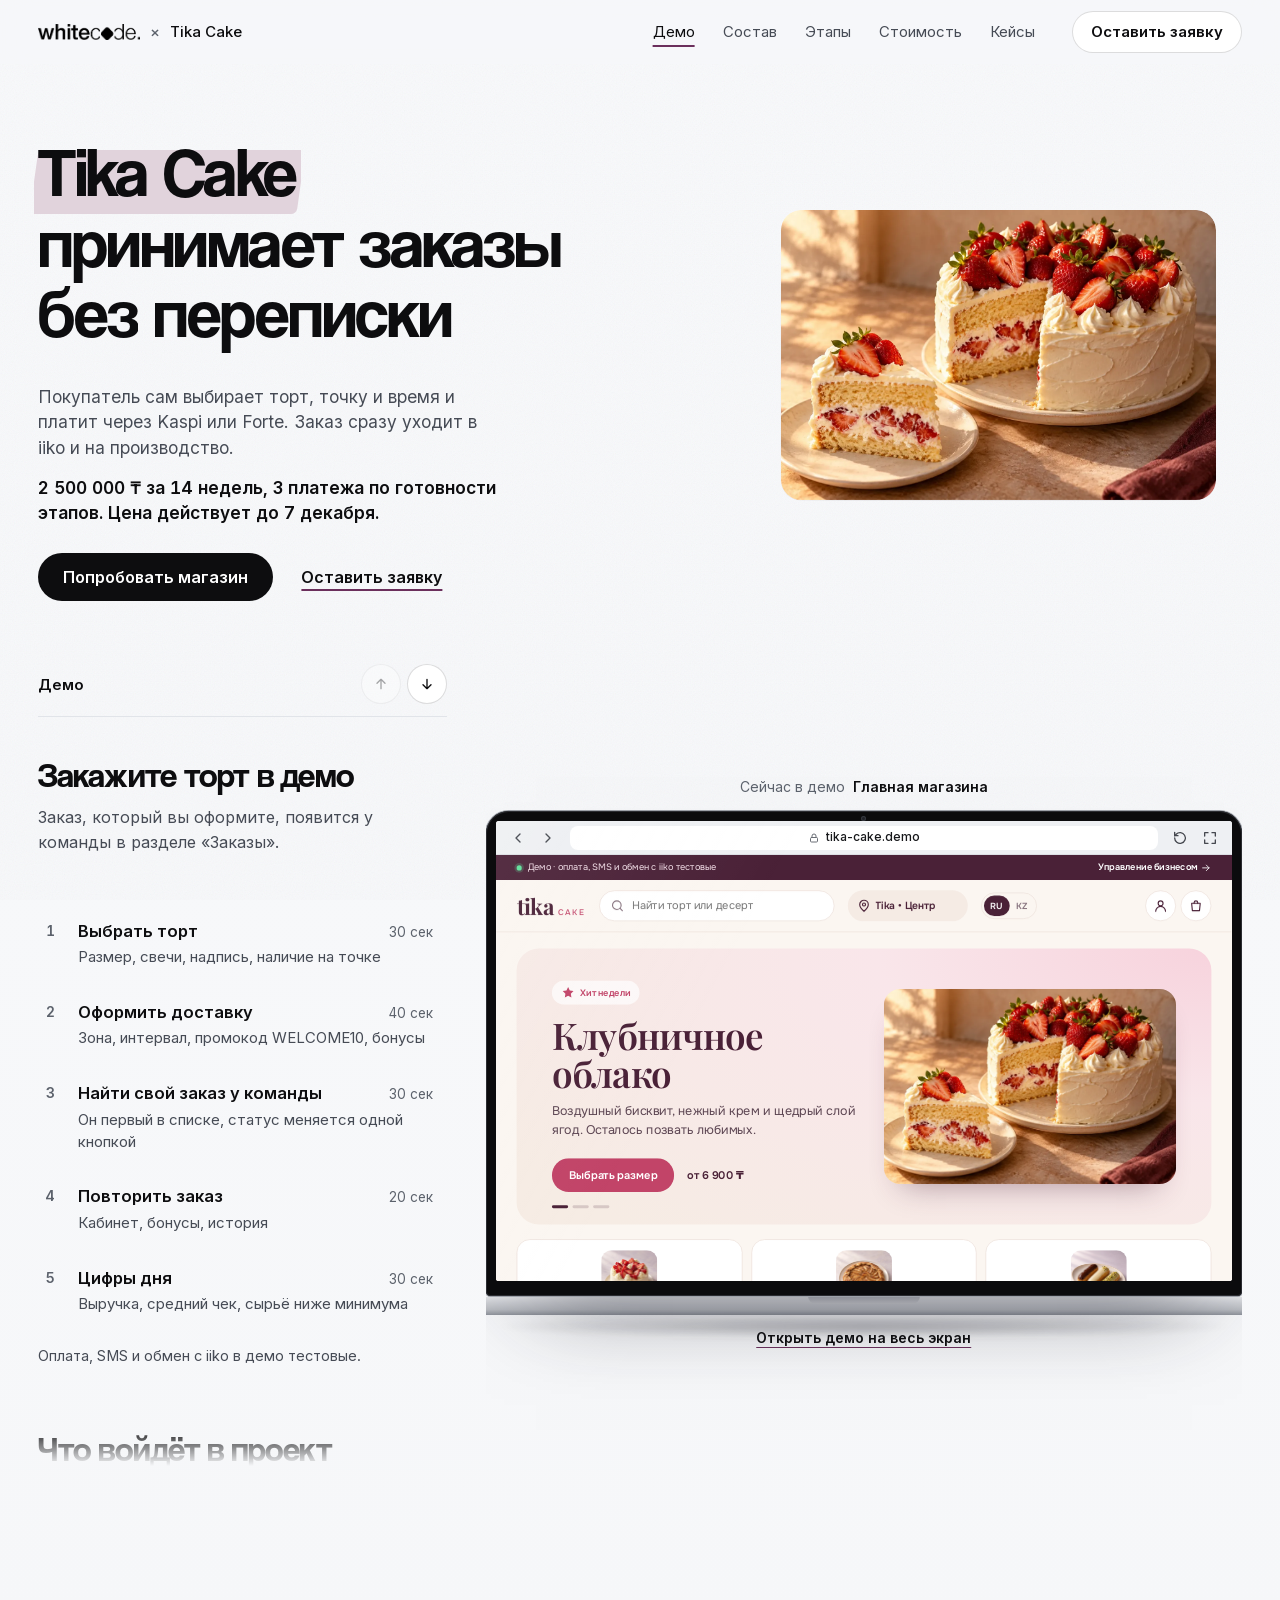
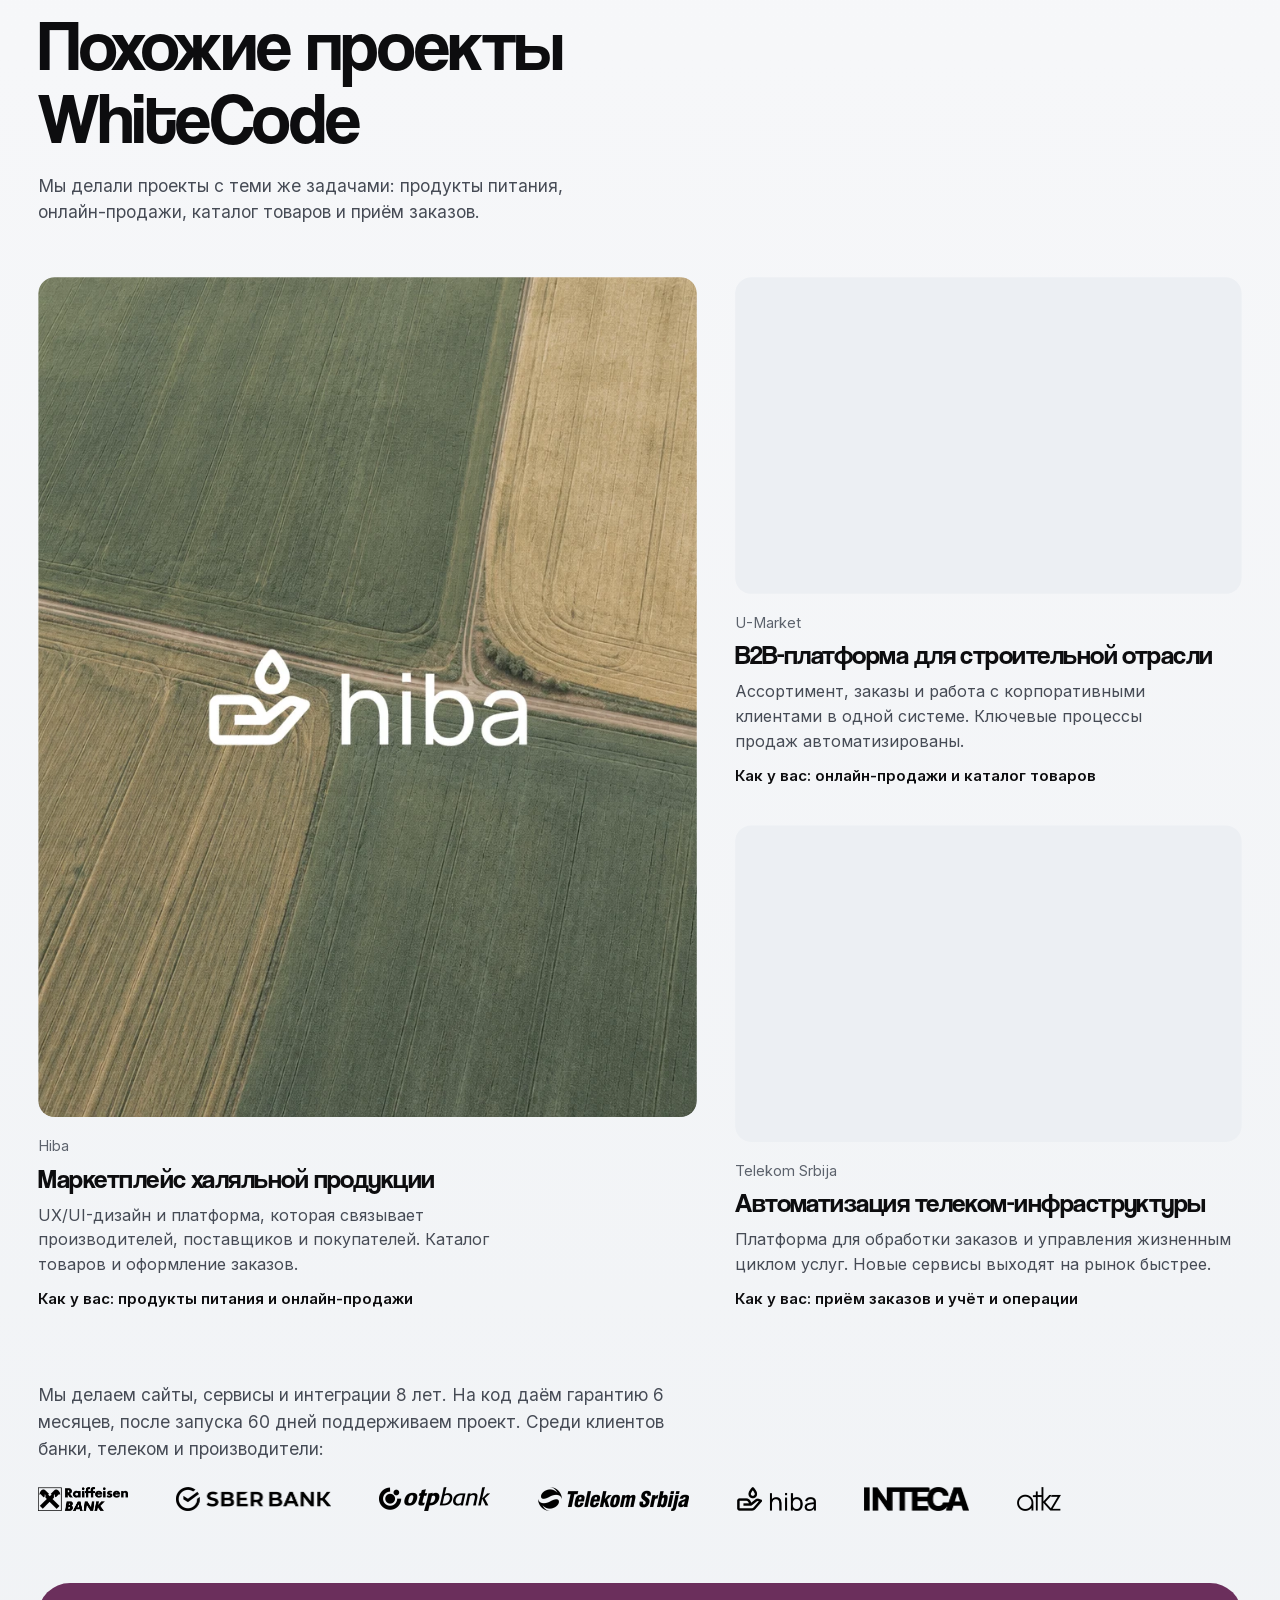
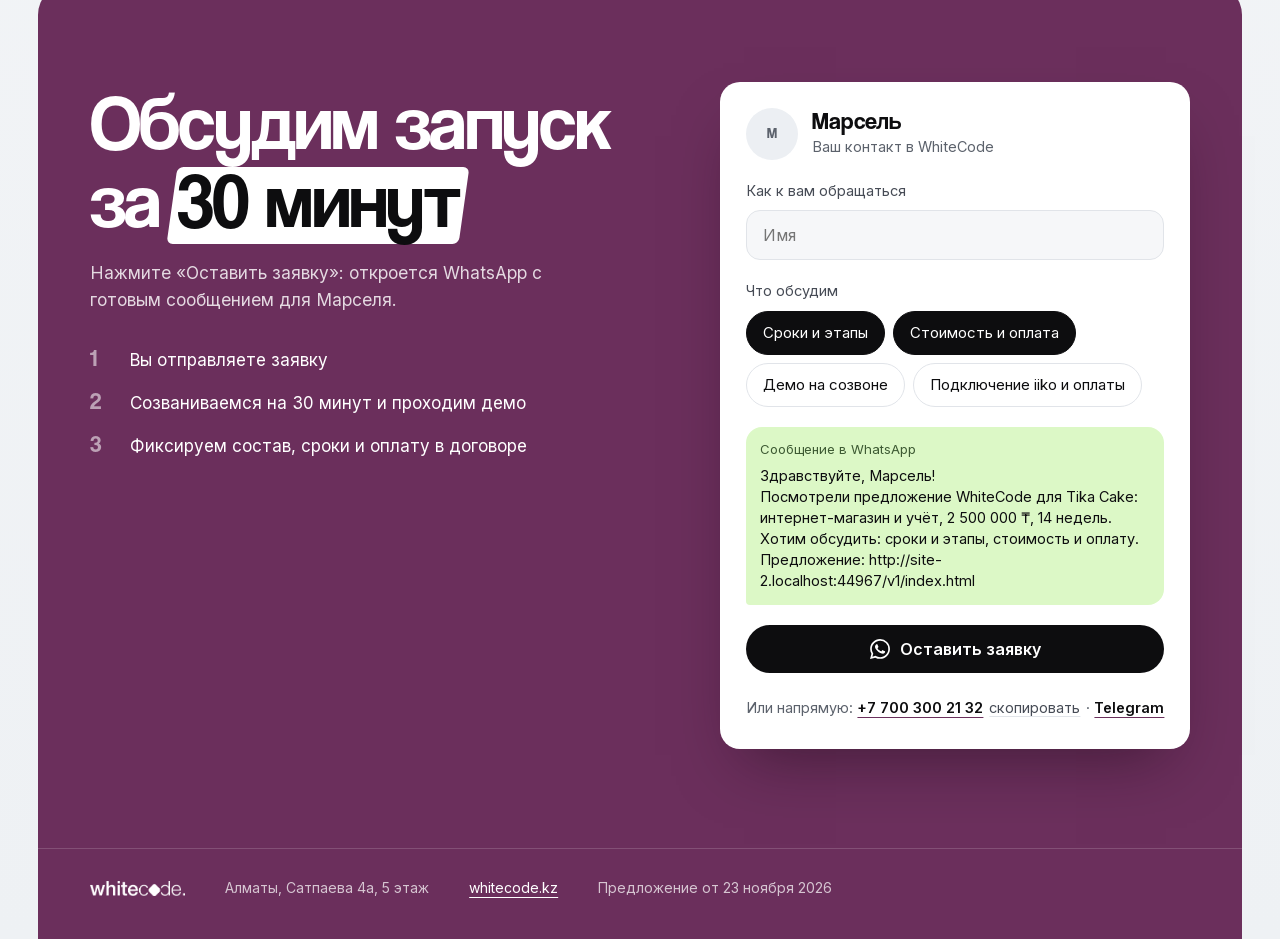
==== v1/index.html @ 14c9710b "Add three proposal versions at /v1, /v2 and /v3 v1: de-slopped light version with real Tika photos a" ====
<!doctype html>
<html lang="ru">
<head>
<meta charset="utf-8">
<meta name="viewport" content="width=device-width,initial-scale=1,viewport-fit=cover">
<meta name="robots" content="noindex,nofollow">
<meta name="theme-color" content="#F6F7F9">
<meta name="color-scheme" content="light">
<title>Tika Cake · предложение WhiteCode</title>
<meta name="description" content="Интернет-магазин и учёт для Tika Cake: 2 500 000 ₸, 14 недель. Внутри работающее демо.">
<meta property="og:type" content="website">
<meta property="og:title" content="КП для Tika Cake от WhiteCode">
<meta property="og:description" content="Интернет-магазин и учёт: 2 500 000 ₸, 14 недель, 3 платежа. Внутри работающее демо.">
<!-- TODO: og:image 1200×630 -->
<link rel="icon" href="assets/brand/favicon.png">
<link rel="preload" href="assets/fonts/coolvetica-rg.woff2" as="font" type="font/woff2" crossorigin>
<link rel="preload" href="assets/fonts/inter-var-cyrillic.woff2" as="font" type="font/woff2" crossorigin>
<link rel="stylesheet" href="assets/kp.css?v=25">
</head>
<body>

<header class="topbar" id="topbar">
  <a class="brand" href="#top" data-nav="top" aria-label="WhiteCode, в начало предложения">
    <img class="wm" src="assets/brand/wordmark-black.png" alt="" width="102" height="16">
    <span class="brand-x" aria-hidden="true">×</span><span id="brandClient"></span>
  </a>
  <nav class="topnav" id="topnav" aria-label="Разделы предложения"></nav>
  <a class="btn btn-line btn-sm" href="#request" data-nav="request"><span class="lbl-long">Оставить заявку</span><span class="lbl-short">Заявка</span></a>
</header>

<main>
<section class="hero" id="top">
  <div class="hero-art" id="heroArt" aria-hidden="true"></div>
  <h1 class="hero-title" id="heroTitle"></h1>
  <div class="hero-row">
    <p class="hero-lead" id="heroLead"></p>
    <p class="hero-terms" id="heroTerms"></p>
    <div class="hero-cta">
      <button class="btn btn-accent" type="button" data-demo-start>Пройти демо</button>
      <a class="tlink" href="#request" data-nav="request">Оставить заявку</a>
    </div>
  </div>
  <p class="expired" id="expired" hidden></p>
</section>

<section class="workspace" id="workspace" aria-label="Предложение и демо">
  <aside class="kp" aria-label="Коммерческое предложение">
    <div class="kp-head">
      <p class="kp-where" aria-live="polite"><b id="kpName"></b></p>
      <div class="kp-arrows">
        <button type="button" id="kpUp" aria-label="Предыдущий раздел"><svg viewBox="0 0 24 24" aria-hidden="true"><path d="M12 19V5m-6 6 6-6 6 6"/></svg></button>
        <button type="button" id="kpDown" aria-label="Следующий раздел"><svg viewBox="0 0 24 24" aria-hidden="true"><path d="M12 5v14m6-6-6 6-6-6"/></svg></button>
      </div>
    </div>
    <div class="kp-scroll" id="kpScroll" tabindex="0">
      <div id="kpContent"></div>
    </div>
  </aside>

  <div class="stage" id="stage">
    <p class="now-demo" id="nowDemo"><span>Сейчас в демо</span><b id="nowDemoName">Главная магазина</b></p>
    <div class="laptop" id="laptop">
      <div class="lid">
        <span class="cam" aria-hidden="true"></span>
        <div class="screen">
          <div class="bbar">
            <button type="button" class="bb-btn" data-demo="back" aria-label="Назад в демо"><svg viewBox="0 0 24 24" aria-hidden="true"><path d="m15 6-6 6 6 6"/></svg></button>
            <button type="button" class="bb-btn" data-demo="fwd" aria-label="Вперёд в демо"><svg viewBox="0 0 24 24" aria-hidden="true"><path d="m9 6 6 6-6 6"/></svg></button>
            <div class="addr"><svg viewBox="0 0 24 24" aria-hidden="true"><rect x="5" y="11" width="14" height="9" rx="2"/><path d="M8 11V8a4 4 0 0 1 8 0v3"/></svg><span id="addr"></span></div>
            <button type="button" class="bb-btn" data-demo="reset" aria-label="Начать показ заново" title="Начать показ заново"><svg viewBox="0 0 24 24" aria-hidden="true"><path d="M4 12a8 8 0 1 0 2.3-5.7L4 8.6"/><path d="M4 3.5v5h5"/></svg></button>
            <button type="button" class="bb-btn only-inline" data-demo="full" aria-label="Развернуть демо" title="Развернуть"><svg viewBox="0 0 24 24" aria-hidden="true"><path d="M4 9V4h5M20 9V4h-5M4 15v5h5M20 15v5h-5"/></svg></button>
            <button type="button" class="bb-close only-overlay" data-demo="close">К предложению</button>
          </div>
          <div class="vp" id="vp">
            <iframe id="demo" title="Демо интернет-магазина и кабинета команды"></iframe>
            <span class="vp-flash" id="vpFlash" aria-hidden="true"></span>
          </div>
        </div>
      </div>
      <div class="hinge" aria-hidden="true"></div>
      <div class="deck-wrap" aria-hidden="true"><div class="deck"><div class="keys" id="keys"></div><div class="pad"></div></div></div>
    </div>
    <p class="stage-hint" id="stageHint"><button type="button" data-demo="full">Открыть демо на весь экран</button></p>
  </div>
</section>

<section class="cases" id="cases" aria-labelledby="casesTitle">
  <h2 id="casesTitle" class="cases-h rv">Похожие проекты WhiteCode</h2>
  <p class="cases-why rv" id="casesWhy"></p>
  <div class="case-list" id="caseList"></div>
  <p class="studio-line rv" id="studioLine"></p>
  <div class="logos" id="logos" aria-label="Клиенты WhiteCode"></div>
</section>

<section class="final" id="request" aria-labelledby="finalTitle">
  <div class="final-left">
    <h2 id="finalTitle" class="rv"></h2>
    <p class="final-text rv" id="finalText"></p>
    <ol class="final-steps" id="finalSteps"></ol>
  </div>
  <form class="req rv" id="reqForm" novalidate>
    <div class="req-mgr">
      <span class="req-ava" id="mgrAva" aria-hidden="true"></span>
      <div><b id="mgrName"></b><span id="mgrRole"></span></div>
    </div>
    <label class="field"><span>Как к вам обращаться</span><input name="name" autocomplete="name" placeholder="Имя"></label>
    <fieldset class="topics">
      <legend>Что обсудим</legend>
      <div class="topic-list" id="topicList"></div>
    </fieldset>
    <div class="wa-preview" aria-live="polite">
      <span class="wa-preview-h">Сообщение в WhatsApp</span>
      <p id="waPreview"></p>
    </div>
    <button class="btn btn-accent btn-block" type="submit"><svg class="wa-ic" viewBox="0 0 24 24" aria-hidden="true"><path fill="currentColor" d="M17.47 14.38c-.3-.15-1.76-.87-2.03-.97-.27-.1-.47-.15-.67.15-.2.3-.77.97-.94 1.16-.17.2-.35.22-.64.08-.3-.15-1.26-.46-2.39-1.48-.88-.79-1.48-1.76-1.65-2.06-.17-.3-.02-.46.13-.61.13-.13.3-.35.45-.52.15-.17.2-.3.3-.5.1-.2.05-.37-.03-.52-.07-.15-.67-1.61-.92-2.21-.24-.58-.49-.5-.67-.51h-.57c-.2 0-.52.07-.79.37-.27.3-1.04 1.02-1.04 2.48s1.07 2.88 1.21 3.07c.15.2 2.1 3.2 5.08 4.49.71.31 1.26.49 1.7.63.71.23 1.36.2 1.87.12.57-.09 1.76-.72 2.01-1.41.25-.7.25-1.29.17-1.41-.07-.13-.27-.2-.57-.35m-5.42 7.4h-.01a9.87 9.87 0 0 1-5.03-1.38l-.36-.21-3.74.98 1-3.65-.24-.37a9.86 9.86 0 0 1-1.51-5.26c0-5.45 4.44-9.88 9.89-9.88 2.64 0 5.12 1.03 6.99 2.9a9.83 9.83 0 0 1 2.89 6.99c0 5.45-4.44 9.88-9.88 9.88M20.46 3.49A11.82 11.82 0 0 0 12.05 0C5.5 0 .16 5.34.16 11.89c0 2.1.55 4.14 1.59 5.95L.06 24l6.3-1.65a11.88 11.88 0 0 0 5.69 1.45h.01c6.55 0 11.89-5.34 11.89-11.89 0-3.18-1.24-6.17-3.48-8.42Z"/></svg>Оставить заявку</button>
    <p class="req-alt">Или напрямую: <a id="mgrPhone"></a> <button type="button" class="copy" id="copyPhone">скопировать</button> · <a id="mgrTg" target="_blank" rel="noopener"></a></p>
  </form>
</section>
</main>

<footer class="foot" id="foot"></footer>

<!-- phone: both actions stay under the thumb -->
<div class="mbar" id="mbar">
  <button type="button" class="btn btn-line" data-demo="open">Открыть демо</button>
  <a class="btn btn-accent" href="#request" data-nav="request">Оставить заявку</a>
</div>

<script src="assets/studio.js?v=25"></script>
<script src="assets/kp-data.js?v=25"></script>
<script src="assets/kp.js?v=25"></script>
</body>
</html>
---- v1/assets/kp.css ----
/*
 * WhiteCode proposal shell.
 * Brand: Coolvetica (display, weight 400 only) + Inter, cool white field, ink #0D0D0F. No chrome drop (user ban).
 * The client's colour is the single accent (set from kp-data.js → --client).
 * Layout from the sketch: headline on top, proposal column with its own scroll, live demo in a laptop.
 */

@font-face { font-family: "Coolvetica"; src: url("fonts/coolvetica-rg.woff2") format("woff2"); font-weight: 400; font-display: swap; }
@font-face { font-family: "Inter"; src: url("fonts/inter-var-cyrillic.woff2") format("woff2"); font-weight: 100 900; font-display: swap; unicode-range: U+0301, U+0400-045F, U+0490-0491, U+04B0-04B1, U+2116; }
@font-face { font-family: "Inter"; src: url("fonts/inter-var-latin.woff2") format("woff2"); font-weight: 100 900; font-display: swap; unicode-range: U+0000-00FF, U+0131, U+0152-0153, U+02BB-02BC, U+02C6, U+02DA, U+02DC, U+0304, U+0308, U+0329, U+2000-206F, U+20AC, U+2122, U+2191, U+2193, U+2212, U+2215, U+FEFF, U+FFFD; }
@font-face { font-family: "Inter"; src: url("fonts/inter-var-latin-ext.woff2") format("woff2"); font-weight: 100 900; font-display: swap; unicode-range: U+20A0-20C4, U+0100-02BA; }

:root {
  --bg: #F6F7F9;
  --bg-2: #ECEFF3;
  --surface: #FFFFFF;
  --ink: #0D0D0F;
  --ink-2: #464B55;
  --ink-3: #5C626C;
  --line: #E1E4E9;
  --client: #6B2F5C;
  --accent: var(--client);
  --marker: color-mix(in oklab, var(--accent) 20%, #FFFFFF);
  --shadow: 0 1px 2px rgb(40 50 70 / .06), 0 16px 36px -14px rgb(40 50 70 / .22);
  --shadow-lg: 0 2px 4px rgb(40 50 70 / .06), 0 30px 60px -24px rgb(40 50 70 / .32);
  --ease-out: cubic-bezier(.16, 1, .3, 1);
  --ease-state: cubic-bezier(.2, 0, 0, 1);
  --ease-sheet: cubic-bezier(.32, .72, 0, 1);
  --f-display: "Coolvetica", "Inter", system-ui, sans-serif;
  --f-text: "Inter", system-ui, -apple-system, "Segoe UI", Roboto, sans-serif;
  --topbar: 64px;
  --gutter: clamp(16px, 3vw, 40px);
  color-scheme: light;
}

*, *::before, *::after { box-sizing: border-box; }
html { -webkit-text-size-adjust: 100%; scroll-padding-top: var(--topbar); overflow-x: clip; }
body {
  position: relative; margin: 0; overflow-x: clip;
  background: linear-gradient(180deg, #F8F9FB 0%, var(--bg) 40%, #EEF1F4 100%);
  color: var(--ink); font: 400 16px/1.55 var(--f-text);
  -webkit-font-smoothing: antialiased; text-rendering: optimizeLegibility;
  touch-action: manipulation; -webkit-tap-highlight-color: transparent;
}
/* film grain from the brand kit, behind everything */
body::before {
  content: ""; position: fixed; inset: 0; z-index: -1; pointer-events: none; opacity: .06; mix-blend-mode: multiply;
  background-image: url("data:image/svg+xml;utf8,<svg xmlns='http://www.w3.org/2000/svg' width='240' height='240'><filter id='n'><feTurbulence type='fractalNoise' baseFrequency='.9' numOctaves='2' stitchTiles='stitch'/></filter><rect width='100%' height='100%' filter='url(%23n)'/></svg>");
}
::selection { background: var(--marker); color: var(--ink); }
a { color: inherit; text-underline-offset: 4px; }
button { font: inherit; color: inherit; cursor: pointer; }
h1, h2, h3, p { margin: 0; }
svg { display: block; }
:focus-visible { outline: 2px solid var(--ink); outline-offset: 3px; border-radius: 10px; }
.ico { width: 20px; height: 20px; fill: none; stroke: currentColor; stroke-width: 1.8; stroke-linecap: round; stroke-linejoin: round; flex: none; }

/* ---------- buttons ---------- */
.btn {
  display: inline-flex; align-items: center; justify-content: center; gap: 10px;
  min-height: 48px; padding: 0 24px; border-radius: 999px; border: 1.5px solid transparent;
  font: 600 16px/1 var(--f-text); text-decoration: none; white-space: nowrap;
  transition: background-color .15s var(--ease-state), border-color .15s var(--ease-state), color .15s var(--ease-state), transform .15s var(--ease-out);
}
.btn:active:not(:disabled) { transform: scale(.96); }
.btn-accent { background: var(--ink); color: #FFFFFF; }
.btn-line { background: var(--surface); border-color: rgb(13 13 15 / .14); color: var(--ink); }
@media (hover: hover) {
  .btn-accent:hover { background: #2A2B31; }
  .btn-line:hover { border-color: rgb(13 13 15 / .5); }
}
.btn-sm { min-height: 42px; padding: 0 18px; font-size: 15px; }
.btn-block { width: 100%; }
.lbl-short { display: none; }
.tlink {
  display: inline-flex; align-items: center; min-height: 44px; padding: 0; border: 0; background: none; cursor: pointer;
  font: 600 16px/1.2 var(--f-text); color: var(--ink); white-space: nowrap;
  text-decoration: underline; text-decoration-color: var(--accent); text-decoration-thickness: 2px; text-underline-offset: 6px;
  transition: text-underline-offset .2s var(--ease-out);
}
@media (hover: hover) { .tlink:hover { text-underline-offset: 9px; } }

/* ---------- top bar ---------- */
.topbar {
  position: sticky; top: 0; z-index: 40; height: var(--topbar);
  display: flex; align-items: center; gap: 24px; padding: 0 var(--gutter);
  background: color-mix(in oklab, var(--bg) 84%, transparent);
  -webkit-backdrop-filter: saturate(160%) blur(14px); backdrop-filter: saturate(160%) blur(14px);
  border-bottom: 1px solid transparent; transition: border-color .2s var(--ease-state);
}
.topbar.scrolled { border-bottom-color: var(--line); }
.brand { display: inline-flex; align-items: center; gap: 10px; text-decoration: none; font: 500 15px/1 var(--f-text); white-space: nowrap; }
.wm { display: block; height: 16px; width: auto; }
.brand-x { color: var(--ink-3); }
.topnav { display: flex; gap: 2px; margin-left: auto; }
.topnav a { padding: 10px 13px; border-radius: 999px; font-size: 15px; color: var(--ink-2); text-decoration: none; transition: color .15s var(--ease-state), background-color .15s var(--ease-state); }
.topnav a[aria-current="true"] { color: var(--ink); text-decoration: underline; text-decoration-color: var(--accent); text-decoration-thickness: 2px; text-underline-offset: 8px; }
@media (hover: hover) { .topnav a:hover { color: var(--ink); } }

/* ---------- hero ---------- */
.hero {
  position: relative; isolation: isolate; overflow-x: clip;
  max-width: 1440px; margin: 0 auto;
  padding: clamp(40px, 8vh, 96px) var(--gutter) clamp(28px, 5vh, 56px);
}
.hero-art {
  position: absolute; z-index: -1; right: clamp(24px, 5vw, 96px); top: 50%;
  width: clamp(300px, 34vw, 520px); transform: translateY(-50%);
}
.hero-art img { display: block; width: 100%; height: auto; aspect-ratio: 3 / 2; object-fit: cover; border-radius: 20px; box-shadow: 0 30px 60px -30px rgb(40 30 45 / .45); }
.hero-title {
  max-width: 17ch;
  font: 400 clamp(44px, 5.4vw, 80px)/1.02 var(--f-display); letter-spacing: -.022em;
  text-wrap: balance;
}
.hero-title .w { display: inline-block; }
@media (max-width: 520px) { .hero-title .w.hy { display: inline; } }
/* brand marker: a skewed band under the client's name */
.hero-title em { font-style: normal; position: relative; z-index: 0; white-space: nowrap; padding: 0 .06em; margin: 0 -.06em; }
.hero-title em::before {
  content: ""; position: absolute; z-index: -1; left: 0; right: 0; top: .2em; bottom: .04em;
  background: var(--marker); border-radius: .08em; transform: skewX(-8deg); transform-origin: left center;
}
.hero-row { max-width: 46ch; margin-top: clamp(24px, 4vh, 40px); }
.hero-lead { font-size: clamp(17px, 1.35vw, 20px); line-height: 1.5; color: var(--ink-2); text-wrap: pretty; }
.hero-terms { margin-top: 14px; font-size: clamp(17px, 1.35vw, 20px); line-height: 1.45; font-weight: 600; font-variant-numeric: tabular-nums; text-wrap: pretty; }
.hero-cta { display: flex; flex-wrap: wrap; align-items: center; gap: 12px 28px; margin-top: 28px; }
.expired { margin-top: 20px; padding: 12px 16px; border-radius: 14px; background: var(--marker); font-size: 15px; max-width: 60ch; }
.cnt { display: inline-grid; }
.cnt > span { grid-area: 1 / 1; }
.cnt-final { visibility: hidden; }

/* ---------- workspace: proposal column + laptop ---------- */
.workspace {
  display: grid; grid-template-columns: minmax(360px, 34%) minmax(0, 1fr); gap: clamp(24px, 3vw, 56px);
  max-width: 1600px; margin: 0 auto;
  height: calc(100dvh - var(--topbar)); min-height: 600px;
  padding: 12px var(--gutter) 16px; scroll-margin-top: var(--topbar);
}
.kp { display: flex; flex-direction: column; min-height: 0; }
.kp-head { flex: none; display: flex; align-items: center; justify-content: space-between; gap: 12px; padding: 6px 0 12px; border-bottom: 1px solid var(--line); }
.kp-where { font-size: 15px; }
.kp-where b { font-weight: 600; }
.kp-arrows { display: flex; gap: 6px; }
.kp-arrows button {
  width: 40px; height: 40px; border-radius: 50%; display: grid; place-items: center;
  border: 1.5px solid rgb(13 13 15 / .14); background: var(--surface);
  transition: border-color .15s var(--ease-state), opacity .15s var(--ease-state), transform .15s var(--ease-out);
}
.kp-arrows button:active:not(:disabled) { transform: scale(.96); }
.kp-arrows button:disabled { opacity: .35; cursor: default; }
@media (hover: hover) { .kp-arrows button:hover:not(:disabled) { border-color: rgb(13 13 15 / .5); } }
.kp-arrows svg, .bb-btn svg, .addr svg { width: 16px; height: 16px; fill: none; stroke: currentColor; stroke-width: 2; stroke-linecap: round; stroke-linejoin: round; }
.kp-scroll {
  position: relative; flex: 1; min-height: 0; overflow-y: auto; padding: 4px 14px 48px 0;
  scrollbar-width: thin; scrollbar-color: rgb(13 13 15 / .18) transparent;
  -webkit-mask-image: linear-gradient(to bottom, transparent 0, #000 16px, #000 calc(100% - 40px), transparent 100%);
          mask-image: linear-gradient(to bottom, transparent 0, #000 16px, #000 calc(100% - 40px), transparent 100%);
}
.kp-scroll::-webkit-scrollbar { width: 6px; }
.kp-scroll::-webkit-scrollbar-thumb { background: rgb(13 13 15 / .16); border-radius: 6px; }

/* sections */
.sec { padding-top: 36px; scroll-margin-top: 8px; }
.sec + .sec { margin-top: 28px; }
.sec-h { font: 400 clamp(32px, 2.7vw, 44px)/1.04 var(--f-display); letter-spacing: -.022em; text-wrap: balance; margin-bottom: 12px; }
.sec-lead { max-width: 54ch; color: var(--ink-2); text-wrap: pretty; margin-bottom: 22px; }
.sub-h { font: 600 16px/1.3 var(--f-text); margin: 30px 0 10px; }
.note, .fine { font-size: 14.5px; color: var(--ink-2); text-wrap: pretty; }
.note { margin-top: 16px; }
.fine { margin-top: 8px; }

/* demo tour */
.tour { margin: -6px 0 12px; font-size: 14px; color: var(--ink-3); }
.scn { list-style: none; margin: 0 -12px; padding: 0; display: grid; gap: 4px; }
.scn button {
  width: 100%; text-align: left; display: grid; grid-template-columns: 28px minmax(0, 1fr) auto; gap: 2px 12px; align-items: baseline;
  padding: 14px 12px; border: 0; border-radius: 16px; background: transparent;
  transition: background-color .15s var(--ease-state), box-shadow .2s var(--ease-state), transform .15s var(--ease-out);
}
.scn button:active { transform: scale(.98); }
@media (hover: hover) { .scn button:hover { background: rgb(255 255 255 / .7); } }
.scn button[aria-current="true"] b { background: linear-gradient(transparent 50%, var(--marker) 50%, var(--marker) 94%, transparent 94%); }
.scn-n { position: relative; display: grid; place-items: center; width: 24px; height: 24px; align-self: start; border-radius: 50%; font-size: 14px; font-weight: 600; color: var(--ink-3); font-variant-numeric: tabular-nums; }
.scn-n .ico { position: absolute; width: 14px; height: 14px; stroke-width: 2.4; opacity: 0; transform: scale(.6); transition: opacity .2s var(--ease-state), transform .3s var(--ease-out); }
.scn-n .n { transition: opacity .15s var(--ease-state); }
.scn button[data-done="true"] .scn-n { background: var(--accent); color: #FFFFFF; }
.scn button[data-done="true"] .scn-n .n { opacity: 0; }
.scn button[data-done="true"] .scn-n .ico { opacity: 1; transform: none; }
.scn b { font-size: 16.5px; font-weight: 600; }
.scn .t { font-size: 13.5px; color: var(--ink-3); white-space: nowrap; }
.scn small { grid-column: 2 / -1; font-size: 15px; line-height: 1.45; color: var(--ink-2); }

/* scope */
.mods { list-style: none; margin: 0; padding: 0; display: grid; gap: 28px; }
.mod h3 { font: 600 18px/1.3 var(--f-text); margin-bottom: 6px; }
.mod-text { font-size: 15.5px; color: var(--ink-2); text-wrap: pretty; margin-bottom: 6px; }
.demo-link {
  display: inline-flex; align-items: center; min-height: 36px; padding: 0; border: 0; background: none;
  font: 600 15px/1.2 var(--f-text); color: var(--ink);
  text-decoration: underline; text-decoration-color: var(--accent); text-decoration-thickness: 1.5px; text-underline-offset: 5px;
  transition: text-underline-offset .2s var(--ease-out), color .15s var(--ease-state);
}
@media (hover: hover) { .demo-link:hover { text-underline-offset: 7px; color: var(--accent); } }
.ints { display: grid; grid-template-columns: auto minmax(0, 1fr); gap: 8px 20px; margin: 0; }
.ints div { display: contents; }
.ints dt { font-weight: 600; white-space: nowrap; }
.ints dd { margin: 0; color: var(--ink-2); }

/* stages */
.gantt { display: grid; gap: 12px; margin: 6px 0 32px; }
.g-row { display: grid; grid-template-columns: 150px minmax(0, 1fr); gap: 14px; align-items: center; }
.g-name { font-size: 14px; line-height: 1.25; color: var(--ink-2); }
.g-track { position: relative; height: 12px; margin-right: 46px; }
.g-bar { position: absolute; top: 0; bottom: 0; border-radius: 6px; background: var(--ink); transform-origin: left center; }
.g-w { position: absolute; top: 50%; transform: translateY(-50%); font: 500 12.5px/1 var(--f-text); font-style: normal; color: var(--ink-3); white-space: nowrap; font-variant-numeric: tabular-nums; }
.g-axis { margin: 2px 0 0 164px; font-size: 12.5px; color: var(--ink-3); }
.stages { list-style: none; margin: 0; padding: 0; display: grid; gap: 24px; }
.stages li { display: grid; grid-template-columns: 26px minmax(0, 1fr); gap: 0 10px; }
.st-n { font: 400 24px/1.05 var(--f-display); color: var(--ink-3); }
.st-top { display: flex; flex-wrap: wrap; justify-content: space-between; align-items: baseline; gap: 2px 12px; margin-bottom: 8px; }
.st-top b { font-size: 17px; font-weight: 600; }
.st-top span { font-size: 14px; color: var(--ink-3); white-space: nowrap; }
.stages dl { margin: 0; display: grid; grid-template-columns: 80px minmax(0, 1fr); gap: 4px 12px; font-size: 15px; }
.stages dt { color: var(--ink-3); }
.stages dd { margin: 0; }

/* price */
.price-big { font: 400 clamp(46px, 4vw, 64px)/1 var(--f-display); letter-spacing: -.022em; font-variant-numeric: tabular-nums; margin: 2px 0 10px; }
.price-sub { color: var(--ink-2); margin-bottom: 20px; text-wrap: pretty; }
.pays { list-style: none; margin: 0; padding: 0; border-top: 1.5px solid var(--ink); }
.pays li { display: grid; grid-template-columns: minmax(0, 1fr) auto; gap: 2px 12px; padding: 14px 0 12px; }
.pays li + li { border-top: 1px solid var(--line); }
.pay-amt { font-size: 18px; font-weight: 600; font-variant-numeric: tabular-nums; }
.pay-pct { font-size: 15px; color: var(--ink-3); font-variant-numeric: tabular-nums; }
.pay-when { grid-column: 1 / -1; font-size: 14.5px; color: var(--ink-2); }
.incl { list-style: none; margin: 0; padding: 0; display: grid; gap: 8px; }
.incl li { display: grid; grid-template-columns: 20px minmax(0, 1fr); gap: 10px; }
.incl .ico { width: 18px; height: 18px; margin-top: 3px; color: var(--accent); stroke-width: 2.2; }

/* open questions + faq */
.oq { list-style: none; margin: 0; padding: 0; display: grid; gap: 18px; }
.oq li { display: grid; grid-template-columns: minmax(0, 1fr) auto; gap: 2px 16px; }
.oq-what { font-weight: 500; }
.oq-who { grid-row: 2; font-size: 14.5px; color: var(--ink-3); }
.oq-when { grid-column: 2; grid-row: 1 / 3; align-self: center; font-size: 14.5px; color: var(--ink-2); white-space: nowrap; }
.faq { margin: 0; display: grid; gap: 22px; }
.faq dt { font-weight: 600; margin-bottom: 6px; }
.faq dd { margin: 0; color: var(--ink-2); text-wrap: pretty; }

/* end of the column */
.kp-next { margin-top: 52px; padding-top: 22px; border-top: 1.5px solid var(--ink); }
.kp-next p { color: var(--ink-2); margin-bottom: 18px; text-wrap: pretty; }
.kp-next-btns { display: flex; flex-wrap: wrap; align-items: center; gap: 12px 24px; }

/* ---------- stage + laptop ---------- */
.stage { position: relative; min-width: 0; min-height: 0; display: flex; flex-direction: column; align-items: center; justify-content: center; overflow-x: clip; overflow-clip-margin: 24px; }
.now-demo { display: inline-flex; align-items: baseline; gap: 8px; max-width: 100%; margin-bottom: 14px; font-size: 14px; color: var(--ink-3); }
.now-demo b { color: var(--ink); font-weight: 600; white-space: nowrap; overflow: hidden; text-overflow: ellipsis; }
.now-demo.swap b { animation: swap .3s var(--ease-state); }
@keyframes swap { from { opacity: 0; } to { opacity: 1; } }

.laptop { --lw: 860px; width: var(--lw); max-width: 100%; perspective: calc(var(--lw) * 2.4); }
.lid {
  position: relative; z-index: 2; transform-origin: 50% 100%;
  padding: calc(var(--lw) * .013) calc(var(--lw) * .013) calc(var(--lw) * .019);
  border-radius: calc(var(--lw) * .03) calc(var(--lw) * .03) calc(var(--lw) * .006) calc(var(--lw) * .006);
  background: #0B0B0D;
  box-shadow: 0 0 0 1px #9EA2AA, inset 0 0 0 1px #2B2C31, 0 50px 90px -50px rgb(30 30 40 / .55);
}
.cam { position: absolute; top: calc(var(--lw) * .0055); left: 50%; width: 5px; height: 5px; margin-left: -2.5px; border-radius: 50%; background: #1E2026; box-shadow: inset 0 0 0 1px #34373E; }
.screen { position: relative; aspect-ratio: 16 / 10; background: #FFFFFF; border-radius: 3px; overflow: hidden; display: flex; flex-direction: column; }
.screen::after {
  content: ""; position: absolute; inset: 0; z-index: 2; pointer-events: none;
  background: linear-gradient(118deg, rgb(255 255 255 / .07) 0%, rgb(255 255 255 / 0) 32%);
}
.bbar { flex: none; height: 34px; display: flex; align-items: center; gap: 2px; padding: 0 8px; background: #EEF0F3; border-bottom: 1px solid #DCDFE4; color: #45484F; }
.bb-btn { flex: none; width: 28px; height: 28px; border: 0; border-radius: 8px; background: none; display: grid; place-items: center; color: inherit; transition: background-color .15s var(--ease-state); }
@media (hover: hover) { .bb-btn:hover { background: #DFE2E7; } }
.addr { flex: 1; min-width: 0; height: 24px; margin: 0 6px; display: flex; align-items: center; justify-content: center; gap: 6px; border-radius: 8px; background: #FFFFFF; font-size: 12px; color: #6A6E76; }
.addr svg { width: 12px; height: 12px; flex: none; }
.addr span { white-space: nowrap; overflow: hidden; text-overflow: ellipsis; }
.addr b { color: #16171A; font-weight: 500; }
.bb-close { flex: none; margin-left: 4px; padding: 7px 14px; border: 0; border-radius: 999px; background: var(--ink); color: #FFFFFF; font-size: 13.5px; font-weight: 600; }
.only-overlay { display: none; }
.vp { position: relative; flex: 1; min-height: 0; overflow: hidden; background: #FBF6F1; }
.vp iframe { position: absolute; top: 0; left: 0; border: 0; transform-origin: 0 0; background: #FBF6F1; }
.vp-flash { position: absolute; inset: 0; pointer-events: none; box-shadow: inset 0 0 0 3px var(--accent); opacity: 0; }
.vp-flash.on { animation: flash .9s var(--ease-state); }
@keyframes flash { from { opacity: 1; } to { opacity: 0; } }

/* aluminium base seen from the front: a thin slab with the opening notch */
.hinge {
  position: relative; z-index: 1; width: 114%; margin-left: -7%; height: calc(var(--lw) * .026);
  border-radius: 2px 2px calc(var(--lw) * .02) calc(var(--lw) * .02) / 2px 2px calc(var(--lw) * .014) calc(var(--lw) * .014);
  background: linear-gradient(180deg, #E9EAED 0%, #D3D5DA 30%, #B9BCC2 72%, #8F939B 100%);
  box-shadow: inset 0 1px 0 rgb(255 255 255 / .8);
}
.hinge::before { content: ""; position: absolute; left: 50%; top: 0; width: 13%; height: 42%; transform: translateX(-50%); border-radius: 0 0 8px 8px; background: linear-gradient(180deg, #B8BBC1, #CFD1D6); }
.hinge::after { content: ""; position: absolute; left: 6%; right: 6%; top: 100%; height: calc(var(--lw) * .03); background: radial-gradient(closest-side, rgb(30 30 40 / .32), transparent); filter: blur(3px); }
.deck-wrap { display: none; }
.stage-hint { margin-top: 12px; font-size: 14px; color: var(--ink-3); text-align: center; }
.stage-hint button { border: 0; background: none; padding: 0; color: var(--ink); font-weight: 600; text-decoration: underline; text-decoration-color: var(--accent); text-underline-offset: 4px; }

/* full screen demo: on desktop by choice, on phones the only way to see it */
.stage.is-overlay {
  position: fixed; inset: 0; z-index: 100; display: block;
  padding: env(safe-area-inset-top, 0px) env(safe-area-inset-right, 0px) env(safe-area-inset-bottom, 0px) env(safe-area-inset-left, 0px);
  background: rgb(13 13 15 / .72); -webkit-backdrop-filter: blur(8px); backdrop-filter: blur(8px);
  animation: sheet-bg .3s var(--ease-state);
}
.stage.is-overlay .laptop { width: 100%; height: 100%; max-width: none; perspective: none; animation: sheet-in .42s var(--ease-sheet); }
.stage.is-overlay .lid { height: 100%; padding: 0; border-radius: 0; background: transparent; box-shadow: none; transform: none; }
.stage.is-overlay .screen { height: 100%; aspect-ratio: auto; border-radius: 0; }
.stage.is-overlay .cam, .stage.is-overlay .hinge, .stage.is-overlay .deck-wrap, .stage.is-overlay .stage-hint,
.stage.is-overlay .only-inline, .stage.is-overlay .now-demo, .stage.is-overlay .screen::after { display: none; }
.stage.is-overlay .only-overlay { display: inline-flex; }
@keyframes sheet-bg { from { opacity: 0; } to { opacity: 1; } }
@keyframes sheet-in { from { transform: translateY(24px); opacity: 0; } to { transform: none; opacity: 1; } }
@media (min-width: 961px) {
  .stage.is-overlay { padding: 24px; }
  .stage.is-overlay .screen { border-radius: 14px; box-shadow: 0 30px 80px -20px rgb(0 0 0 / .55); }
}

/* ---------- related cases: the closing slide ---------- */
.cases { max-width: 1440px; margin: 0 auto; padding: clamp(80px, 14vh, 144px) var(--gutter) clamp(40px, 8vh, 72px); }
.cases-h { max-width: 22ch; font: 400 clamp(40px, 5.6vw, 84px)/1.02 var(--f-display); letter-spacing: -.022em; text-wrap: balance; }
.cases-why { max-width: 52ch; margin: 18px 0 clamp(32px, 4vw, 56px); font-size: clamp(17px, 1.35vw, 20px); color: var(--ink-2); text-wrap: pretty; }
.case-list { display: grid; grid-template-columns: minmax(0, 1.3fr) minmax(0, 1fr); gap: clamp(24px, 3vw, 40px) clamp(24px, 3vw, 40px); }
.case:first-child { grid-row: 1 / 3; }
.case { display: flex; flex-direction: column; gap: 18px; min-width: 0; }
.case-img { overflow: hidden; border-radius: 16px; background: var(--bg-2); aspect-ratio: 16 / 10; }
/* the lead case stretches its picture to the height of the two cases beside it */
.case:first-child .case-img { flex: 1 1 auto; aspect-ratio: auto; min-height: 420px; }
.case-img img { display: block; width: 100%; height: 100%; object-fit: cover; transition: transform .7s var(--ease-out); }
@media (hover: hover) { .case:hover .case-img img { transform: scale(1.04); } }
.case-name { font-size: 14.5px; color: var(--ink-3); margin-bottom: 6px; }
.case h3 { font: 400 clamp(24px, 2.1vw, 34px)/1.08 var(--f-display); letter-spacing: -.02em; margin-bottom: 10px; text-wrap: balance; }
.case-text { color: var(--ink-2); max-width: 52ch; text-wrap: pretty; margin-bottom: 10px; }
.case-shared { font-size: 15px; font-weight: 600; }
.studio-line { max-width: 62ch; margin-top: clamp(48px, 8vh, 88px); font-size: clamp(17px, 1.35vw, 20px); color: var(--ink-2); text-wrap: pretty; }
.logos { display: flex; flex-wrap: wrap; align-items: center; gap: 22px 48px; margin-top: 24px; }
.logos img { display: block; height: 24px; width: auto; filter: grayscale(1) brightness(.2); opacity: .7; }

/* ---------- final request ---------- */
.final {
  margin: 0 var(--gutter); padding: clamp(64px, 11vh, 120px) clamp(20px, 4vw, 64px);
  display: grid; grid-template-columns: minmax(0, 1fr) minmax(340px, 470px); gap: 48px clamp(40px, 6vw, 96px); align-items: start;
  border-radius: 32px 32px 0 0; background: var(--accent); color: #FFFFFF;
}
.final h2 { font: 400 clamp(44px, 6vw, 92px)/1.02 var(--f-display); letter-spacing: -.022em; text-wrap: balance; margin-bottom: 22px; }
.final h2 em { font-style: normal; position: relative; z-index: 0; white-space: nowrap; color: var(--ink); padding: 0 .06em; margin: 0 -.06em; }
.final h2 em::before { content: ""; position: absolute; z-index: -1; left: 0; right: 0; top: .18em; bottom: .02em; background: #FFFFFF; border-radius: .08em; transform: skewX(-8deg); }
.final-text { max-width: 44ch; font-size: clamp(17px, 1.35vw, 20px); color: rgb(255 255 255 / .82); text-wrap: pretty; margin-bottom: 32px; }
.final-steps { list-style: none; margin: 0; padding: 0; display: grid; gap: 16px; }
.final-steps li { display: grid; grid-template-columns: 40px minmax(0, 1fr); align-items: baseline; font-size: 17px; }
.final-steps span { font: 400 24px/1 var(--f-display); color: rgb(255 255 255 / .55); }
.req { display: grid; gap: 20px; padding: 26px; border-radius: 20px; background: var(--surface); color: var(--ink); box-shadow: 0 30px 60px -24px rgb(25 8 20 / .5); }
.req-mgr { display: flex; align-items: center; gap: 14px; }
.req-ava { width: 52px; height: 52px; flex: none; display: grid; place-items: center; border-radius: 50%; background: var(--bg-2); font: 400 24px/1 var(--f-display); }
.req-mgr b { display: block; font: 400 24px/1.1 var(--f-display); letter-spacing: -.01em; }
.req-mgr span { font-size: 14.5px; color: var(--ink-3); }
.field { display: grid; gap: 8px; font-size: 14.5px; color: var(--ink-2); }
.field input {
  height: 50px; padding: 0 16px; border-radius: 14px; border: 1.5px solid var(--line); background: var(--bg);
  font: 400 16px var(--f-text); color: var(--ink); caret-color: var(--accent);
  transition: border-color .15s var(--ease-state), background-color .15s var(--ease-state);
}
.field input:focus { outline: none; border-color: var(--ink); background: var(--surface); }
.topics { margin: 0; padding: 0; border: 0; min-width: 0; }
.topics legend { padding: 0; margin-bottom: 8px; font-size: 14.5px; color: var(--ink-2); }
.topic-list { display: flex; flex-wrap: wrap; gap: 8px; }
.topic { position: relative; }
.topic input { position: absolute; opacity: 0; pointer-events: none; }
.topic span {
  display: inline-flex; align-items: center; min-height: 44px; padding: 0 16px; border-radius: 999px;
  border: 1.5px solid var(--line); background: var(--surface); font-size: 15px; cursor: pointer; user-select: none;
  transition: background-color .15s var(--ease-state), border-color .15s var(--ease-state), color .15s var(--ease-state), transform .15s var(--ease-out);
}
.topic span:active { transform: scale(.96); }
.topic input:checked + span { background: var(--ink); border-color: var(--ink); color: #FFFFFF; }
.topic input:focus-visible + span { outline: 2px solid var(--ink); outline-offset: 3px; }
@media (hover: hover) { .topic input:not(:checked) + span:hover { border-color: rgb(13 13 15 / .45); } }
.wa-preview { padding: 12px 14px 14px; border-radius: 16px 16px 16px 4px; background: #DCF8C6; }
.wa-preview-h { display: block; margin-bottom: 6px; font-size: 13px; color: #3D5A33; }
.wa-preview p { font-size: 14.5px; line-height: 1.45; white-space: pre-line; overflow-wrap: anywhere; }
.wa-ic { width: 20px; height: 20px; }
.req .btn.sent { background: #2A2B31; }
.req-alt { font-size: 14.5px; color: var(--ink-3); }
.req-alt a { color: var(--ink); font-weight: 600; text-decoration-color: var(--accent); }
.copy { border: 0; background: none; padding: 4px 2px; color: var(--ink-2); text-decoration: underline; text-decoration-color: var(--line); text-underline-offset: 3px; }

/* ---------- footer ---------- */
.foot {
  display: flex; flex-wrap: wrap; align-items: center; gap: 12px 40px;
  margin: 0 var(--gutter); padding: 28px clamp(20px, 4vw, 64px) 40px;
  background: var(--accent); color: rgb(255 255 255 / .72); font-size: 14px; border-top: 1px solid rgb(255 255 255 / .16);
}
.foot a { color: #FFFFFF; }
.foot .wm { height: 15px; }

.demo-fab { display: none; }

.kp-toast {
  position: fixed; left: 50%; bottom: calc(24px + env(safe-area-inset-bottom, 0px)); z-index: 120;
  max-width: calc(100vw - 32px); padding: 12px 18px; border-radius: 999px; background: var(--ink); color: #FFFFFF; font-size: 14.5px;
  transform: translate(-50%, 12px); opacity: 0; pointer-events: none; transition: opacity .2s var(--ease-state), transform .3s var(--ease-out);
}
.kp-toast.on { opacity: 1; transform: translate(-50%, 0); }

/* ---------- motion (only with JS and without reduced motion) ---------- */
/* hero, the one authored moment */
.motion .hero-title .w { overflow: clip; padding-bottom: .14em; margin-bottom: -.14em; vertical-align: top; }
.motion .hero-title .w > span { display: inline-block; transform: translateY(108%); transition: transform .75s var(--ease-out); transition-delay: calc(var(--i) * 55ms); }
.motion.hero-in .hero-title .w > span { transform: none; }
.motion .hero-title em::before { transform: skewX(-8deg) scaleX(0); transition: transform .6s var(--ease-out) .5s; }
.motion.hero-in .hero-title em::before { transform: skewX(-8deg) scaleX(1); }
.motion .hero-row { opacity: 0; transform: translateY(10px); transition: opacity .6s var(--ease-out) .3s, transform .6s var(--ease-out) .3s; }
.motion.hero-in .hero-row { opacity: 1; transform: none; }
.motion .hero-art img { clip-path: inset(0 0 100% 0 round 20px); transition: clip-path .8s var(--ease-out) .3s; }
.motion.hero-in .hero-art img { clip-path: inset(0 0 0 0 round 20px); }

/* laptop: the lid opens, then the screen powers on */
.motion .laptop .lid { transition: transform .8s var(--ease-out); }
.motion .laptop:not(.open) .lid { transform: rotateX(-74deg); }
.motion .laptop .vp { transition: opacity .45s var(--ease-state) .5s; }
.motion .laptop:not(.open) .vp { opacity: 0; }

/* reveals: each group arrives its own way, once */
.motion .rv { opacity: 0; transform: translateY(10px); transition: opacity .5s var(--ease-out), transform .6s var(--ease-out); transition-delay: min(calc(var(--i, 0) * 50ms), 400ms); }
.motion .rv.in { opacity: 1; transform: none; }
.motion .scn .rv { transform: translateX(-10px); }
.motion .scn .rv.in { transform: none; }
.motion .gantt.rv { transform: none; }
.motion .g-bar { transform: scaleX(0); transition: transform .6s var(--ease-out) calc(var(--d) * 90ms + 100ms); }
.motion .gantt.in .g-bar { transform: none; }
.motion .case.rv { transform: none; }
.motion .case .case-img { clip-path: inset(0 0 100% 0 round 16px); transition: clip-path .8s var(--ease-out) calc(var(--i) * 90ms); }
.motion .case.in .case-img { clip-path: inset(0 0 0 0 round 16px); }
.motion .case .case-body { opacity: 0; transform: translateY(10px); transition: opacity .5s var(--ease-out) calc(var(--i) * 90ms + 250ms), transform .5s var(--ease-out) calc(var(--i) * 90ms + 250ms); }
.motion .case.in .case-body { opacity: 1; transform: none; }
.motion .logos .rv { transform: none; }
.motion .final-steps .rv { transform: translateX(-12px); }
.motion .final-steps .rv.in { transform: none; }
.motion .req.rv { transform: translateY(16px) scale(.98); transition-duration: .5s, .7s; }
.motion .req.rv.in { transform: none; }

/* ---------- tablet and phone ---------- */
@media (max-width: 1180px) {
  .topnav { display: none; }
  .topbar .btn { margin-left: auto; }
  .hero-row { grid-template-columns: minmax(0, 1fr); }
  .plate { justify-self: start; }
}
@media (max-width: 960px) {
  :root { --topbar: 58px; }
  .lbl-long { display: none; }
  .lbl-short { display: inline; }
  .btn-sm { min-height: 44px; }
  .hero { padding-top: 36px; }
  .hero-title { font-size: clamp(40px, 11vw, 64px); }
  .hero-cta .btn { flex: 1 1 auto; }
  .plate { min-width: 0; }
  .workspace { display: block; height: auto; min-height: 0; padding: 0 var(--gutter); }
  .kp-head { display: none; }
  .kp-scroll { overflow: visible; padding: 0; -webkit-mask-image: none; mask-image: none; }
  .stage:not(.is-overlay) { display: none; }
  .cases-head { grid-template-columns: minmax(0, 1fr); }
  .case-list { grid-template-columns: minmax(0, 1fr); }
  .case:first-child { grid-row: auto; }
  .case:first-child .case-img { flex: none; aspect-ratio: 16 / 10; min-height: 0; }
  .final { grid-template-columns: minmax(0, 1fr); }
  .req { padding: 20px; }
  .demo-fab {
    position: fixed; left: 50%; bottom: calc(16px + env(safe-area-inset-bottom, 0px)); z-index: 50; transform: translateX(-50%);
    display: inline-flex; align-items: center; min-height: 48px; padding: 0 24px; border: 0; border-radius: 999px;
    background: rgb(13 13 15 / .9); -webkit-backdrop-filter: blur(10px); backdrop-filter: blur(10px);
    color: #FFFFFF; font-weight: 600; box-shadow: 0 12px 30px -10px rgb(13 13 15 / .5);
    transition: transform .15s var(--ease-out);
  }
  .demo-fab:active { transform: translateX(-50%) scale(.96); }
  .foot { padding-bottom: 96px; }
  .kp-toast { bottom: calc(80px + env(safe-area-inset-bottom, 0px)); border-radius: 16px; }
}
@media (max-width: 420px) {
  .stages dl { grid-template-columns: minmax(0, 1fr); gap: 2px; }
  .stages dt { margin-top: 6px; }
  .ints { grid-template-columns: minmax(0, 1fr); gap: 2px; }
  .ints dd { margin-bottom: 8px; }
}

/* ---------- phone first: most people open the link from WhatsApp ---------- */
.mbar { display: none; }
@media (max-width: 960px) {
  .topbar .btn, .demo-fab, .kp-next, .final-steps { display: none !important; }
  .hero-art { position: static; transform: none; width: 100%; margin-bottom: 18px; }
  .hero-art img { aspect-ratio: 16 / 10; border-radius: 16px; }
  .hero { padding: 22px var(--gutter) 26px; }
  .hero-title { font-size: clamp(36px, 10.6vw, 56px); line-height: 1.02; }
  .hero-row { margin-top: 16px; }
  .hero-lead, .hero-terms { font-size: 16.5px; }
  .hero-terms { margin-top: 10px; }
  .hero-cta { margin-top: 20px; gap: 6px 20px; }
  .hero-cta .btn { flex: 1 1 100%; }

  .sec { padding-top: 40px; }
  .sec + .sec { margin-top: 4px; }
  .sec-h { font-size: 30px; }
  .sec-lead { margin-bottom: 16px; }
  .scn { margin: 0 -8px; }
  .scn button { padding: 12px 8px; }

  /* long lists become swipe rails */
  .mods, .case-list, .logos {
    display: flex; flex-wrap: nowrap; overflow-x: auto; overscroll-behavior-x: contain;
    scroll-snap-type: x mandatory; scroll-padding-inline: var(--gutter); scrollbar-width: none;
    margin-left: calc(-1 * var(--gutter)); margin-right: calc(-1 * var(--gutter)); padding-left: var(--gutter); padding-right: var(--gutter);
  }
  .mods::-webkit-scrollbar, .case-list::-webkit-scrollbar, .logos::-webkit-scrollbar { display: none; }
  .mods { gap: 10px; padding-bottom: 6px; }
  .mod { flex: 0 0 80%; scroll-snap-align: start; display: flex; flex-direction: column; padding: 18px 18px 10px; border-radius: 16px; background: var(--surface); }
  .mod .demo-link { margin-top: auto; }

  .g-row { grid-template-columns: 112px minmax(0, 1fr); gap: 10px; }
  .g-name { font-size: 13px; }
  .g-axis { margin-left: 122px; }
  .stages { gap: 16px; }
  .stages dt, .stages dd:not(:first-of-type) { display: none; }
  .stages dl { display: block; }

  .cases { padding: 64px var(--gutter) 28px; }
  .cases-h { font-size: 36px; }
  .cases-why { font-size: 16px; margin: 12px 0 22px; }
  .case-list { gap: 12px; }
  .case { flex: 0 0 84%; scroll-snap-align: start; gap: 12px; }
  .case:first-child .case-img { aspect-ratio: 4 / 3; }
  .case-img { aspect-ratio: 4 / 3; }
  .case h3 { font-size: 22px; }
  .case-text { font-size: 15px; display: -webkit-box; -webkit-line-clamp: 3; -webkit-box-orient: vertical; overflow: hidden; }
  .studio-line { margin-top: 36px; font-size: 16px; }
  .logos { gap: 32px; margin-top: 18px; align-items: center; }
  .logos img { flex: none; }

  .final { margin: 0; border-radius: 24px 24px 0 0; padding: 44px var(--gutter) 32px; gap: 24px; }
  .final h2 { font-size: 40px; margin-bottom: 14px; }
  .final-text { font-size: 16px; margin-bottom: 0; }
  .req { padding: 18px; gap: 16px; }
  .foot { margin: 0; padding: 22px var(--gutter) calc(28px + env(safe-area-inset-bottom, 0px)); }

  .mbar {
    position: fixed; left: 0; right: 0; bottom: 0; z-index: 50;
    display: grid; grid-template-columns: 1fr 1.3fr; gap: 8px;
    padding: 10px var(--gutter) calc(10px + env(safe-area-inset-bottom, 0px));
    background: rgb(246 247 249 / .88); -webkit-backdrop-filter: saturate(160%) blur(14px); backdrop-filter: saturate(160%) blur(14px);
    border-top: 1px solid var(--line);
    transition: transform .3s var(--ease-out), opacity .2s var(--ease-state);
  }
  .mbar.hide { transform: translateY(110%); opacity: 0; pointer-events: none; }
  .mbar .btn { min-height: 48px; padding: 0 12px; font-size: 15px; }
  .kp-toast { bottom: calc(88px + env(safe-area-inset-bottom, 0px)); }
}

@media (prefers-reduced-motion: reduce) {
  *, *::before, *::after { animation-duration: .01ms !important; animation-iteration-count: 1 !important; scroll-behavior: auto !important; }
  .btn, .scn button, .topic span, .case-img img { transition: background-color .15s, border-color .15s, color .15s !important; transform: none !important; }
  .plate { transition: none !important; }
}

/* ---------- print / PDF ---------- */
@media print {
  @page { margin: 14mm; }
  body { background: #FFFFFF; }
  body::before, .topbar, .stage, .demo-fab, .hero-cta, .hero-art, .kp-head, .demo-link, .kp-next, .req, .kp-toast, .tour { display: none !important; }
  .hero { padding: 0 0 16px; }
  .plate { transform: none; box-shadow: none; border: 1px solid #CCCCCC; }
  .workspace { display: block; height: auto; padding: 0; }
  .kp-scroll { overflow: visible; -webkit-mask-image: none; mask-image: none; padding: 0; }
  .sec, .case { break-inside: avoid-page; }
  .final { display: block; }
  .rv, .case-img, .case-body, .g-bar { opacity: 1 !important; transform: none !important; clip-path: none !important; }
}
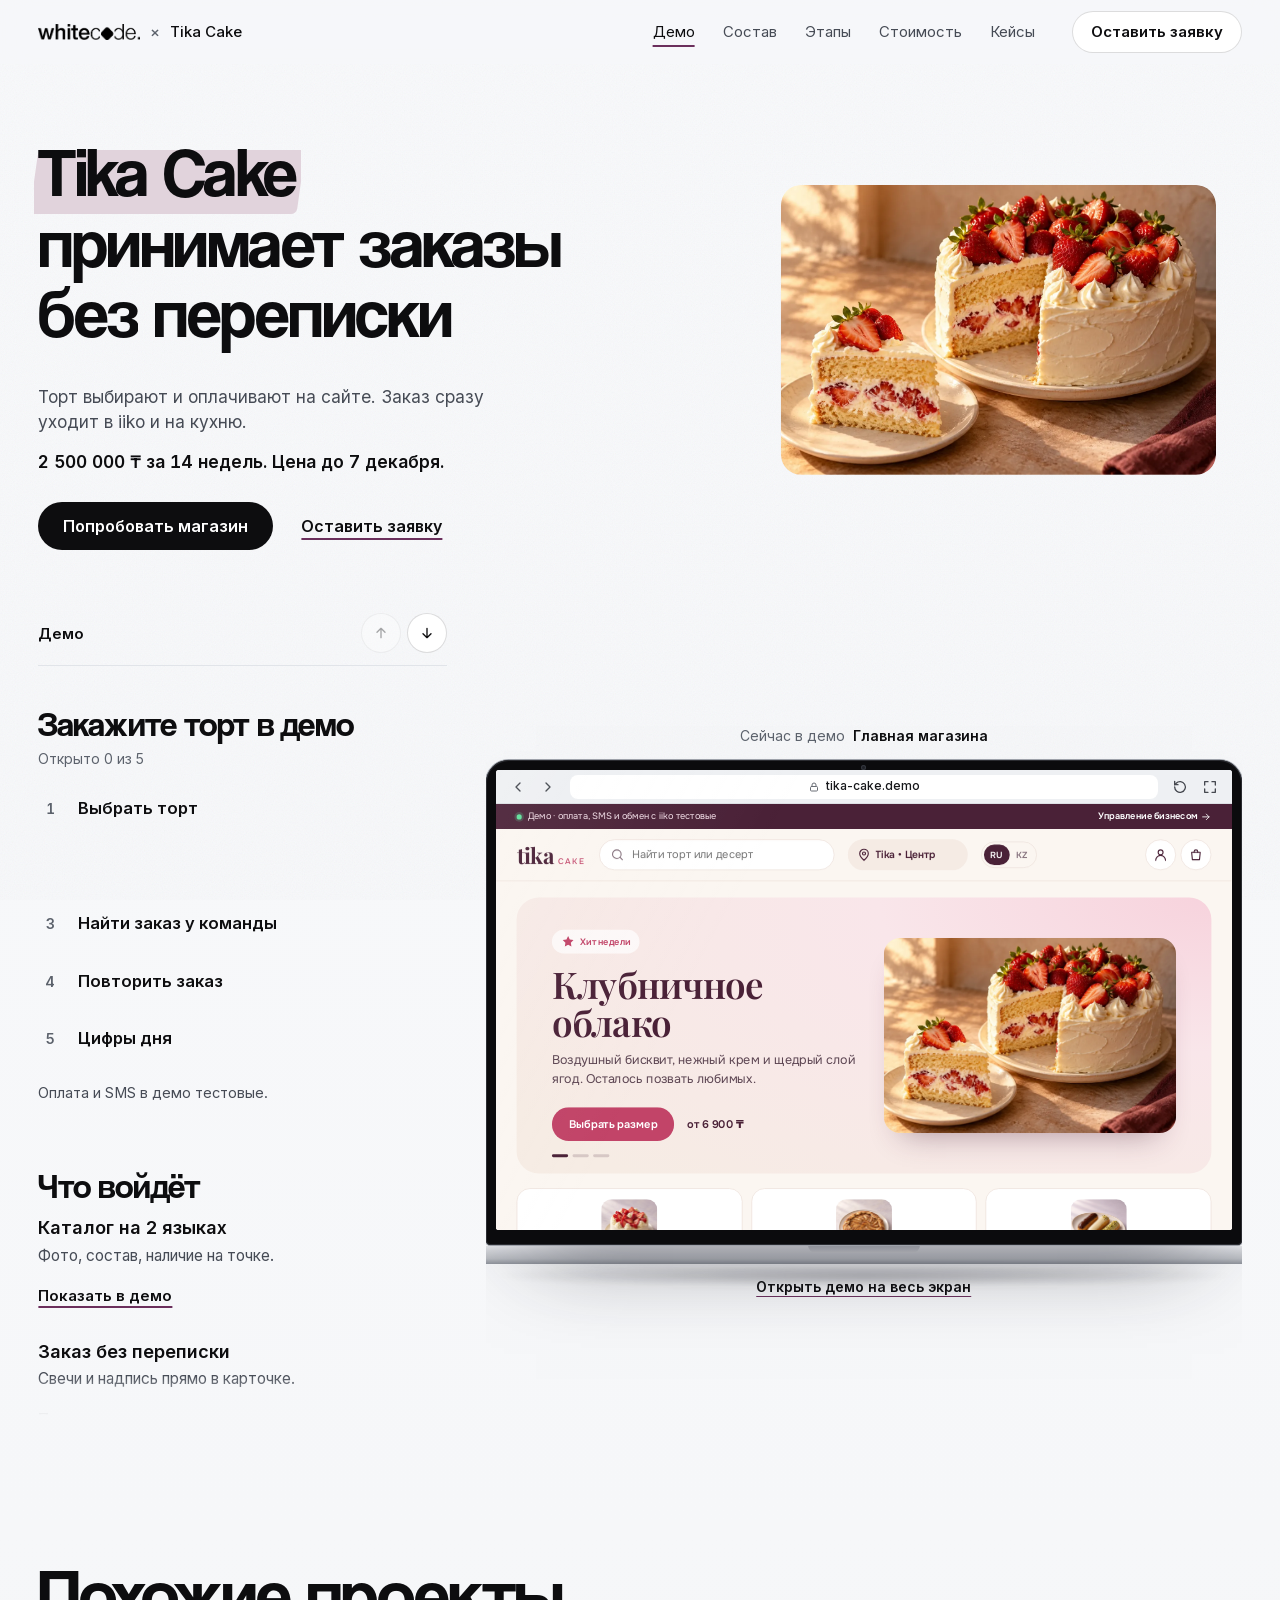
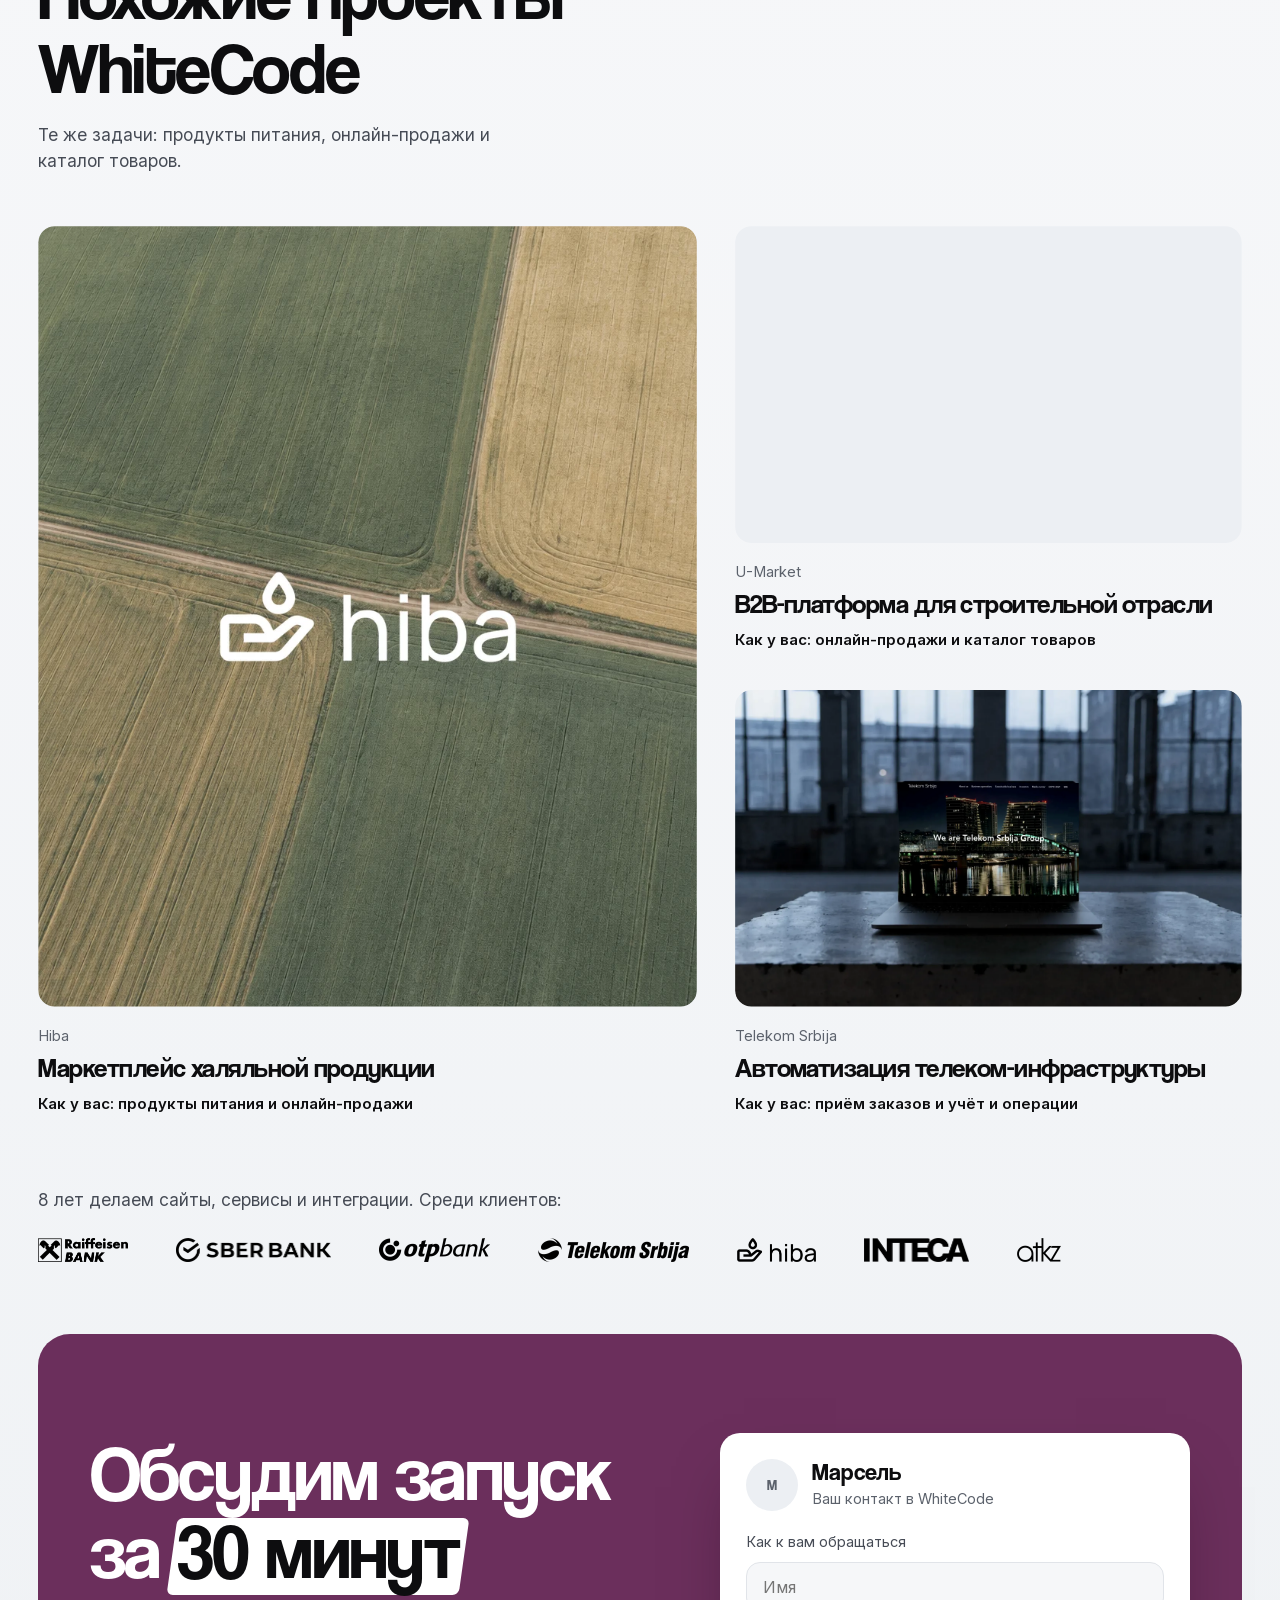
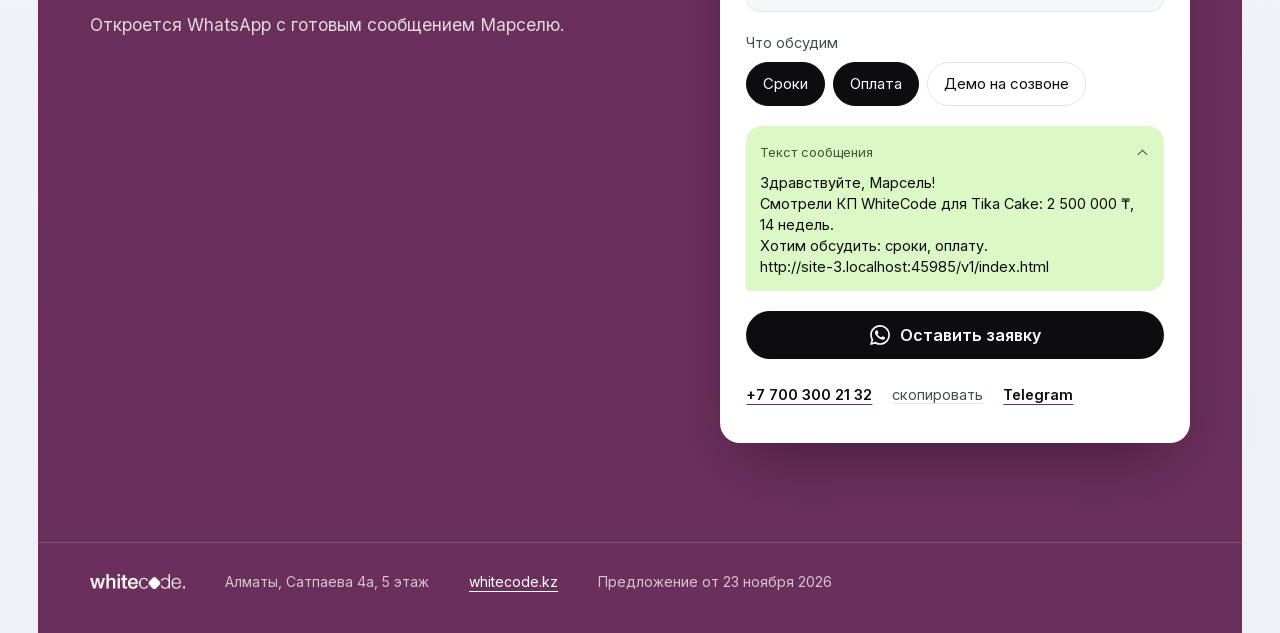
==== commit 151d32ca: "Cut proposal copy and tune the phone layout in all three versions Shorter hero terms, one-line demo " ====
--- a/v1/index.html
+++ b/v1/index.html
@@ -15,7 +15,7 @@
 <link rel="icon" href="assets/brand/favicon.png">
 <link rel="preload" href="assets/fonts/coolvetica-rg.woff2" as="font" type="font/woff2" crossorigin>
 <link rel="preload" href="assets/fonts/inter-var-cyrillic.woff2" as="font" type="font/woff2" crossorigin>
-<link rel="stylesheet" href="assets/kp.css?v=25">
+<link rel="stylesheet" href="assets/kp.css?v=30">
 </head>
 <body>
 
@@ -108,12 +108,12 @@
       <legend>Что обсудим</legend>
       <div class="topic-list" id="topicList"></div>
     </fieldset>
-    <div class="wa-preview" aria-live="polite">
-      <span class="wa-preview-h">Сообщение в WhatsApp</span>
-      <p id="waPreview"></p>
-    </div>
+    <details class="wa-preview" id="waBox">
+      <summary class="wa-preview-h">Текст сообщения</summary>
+      <p id="waPreview" aria-live="polite"></p>
+    </details>
     <button class="btn btn-accent btn-block" type="submit"><svg class="wa-ic" viewBox="0 0 24 24" aria-hidden="true"><path fill="currentColor" d="M17.47 14.38c-.3-.15-1.76-.87-2.03-.97-.27-.1-.47-.15-.67.15-.2.3-.77.97-.94 1.16-.17.2-.35.22-.64.08-.3-.15-1.26-.46-2.39-1.48-.88-.79-1.48-1.76-1.65-2.06-.17-.3-.02-.46.13-.61.13-.13.3-.35.45-.52.15-.17.2-.3.3-.5.1-.2.05-.37-.03-.52-.07-.15-.67-1.61-.92-2.21-.24-.58-.49-.5-.67-.51h-.57c-.2 0-.52.07-.79.37-.27.3-1.04 1.02-1.04 2.48s1.07 2.88 1.21 3.07c.15.2 2.1 3.2 5.08 4.49.71.31 1.26.49 1.7.63.71.23 1.36.2 1.87.12.57-.09 1.76-.72 2.01-1.41.25-.7.25-1.29.17-1.41-.07-.13-.27-.2-.57-.35m-5.42 7.4h-.01a9.87 9.87 0 0 1-5.03-1.38l-.36-.21-3.74.98 1-3.65-.24-.37a9.86 9.86 0 0 1-1.51-5.26c0-5.45 4.44-9.88 9.89-9.88 2.64 0 5.12 1.03 6.99 2.9a9.83 9.83 0 0 1 2.89 6.99c0 5.45-4.44 9.88-9.88 9.88M20.46 3.49A11.82 11.82 0 0 0 12.05 0C5.5 0 .16 5.34.16 11.89c0 2.1.55 4.14 1.59 5.95L.06 24l6.3-1.65a11.88 11.88 0 0 0 5.69 1.45h.01c6.55 0 11.89-5.34 11.89-11.89 0-3.18-1.24-6.17-3.48-8.42Z"/></svg>Оставить заявку</button>
-    <p class="req-alt">Или напрямую: <a id="mgrPhone"></a> <button type="button" class="copy" id="copyPhone">скопировать</button> · <a id="mgrTg" target="_blank" rel="noopener"></a></p>
+    <p class="req-alt"><a id="mgrPhone"></a><button type="button" class="copy" id="copyPhone">скопировать</button><a id="mgrTg" target="_blank" rel="noopener"></a></p>
   </form>
 </section>
 </main>
@@ -126,8 +126,8 @@
   <a class="btn btn-accent" href="#request" data-nav="request">Оставить заявку</a>
 </div>
 
-<script src="assets/studio.js?v=25"></script>
-<script src="assets/kp-data.js?v=25"></script>
-<script src="assets/kp.js?v=25"></script>
+<script src="assets/studio.js?v=30"></script>
+<script src="assets/kp-data.js?v=30"></script>
+<script src="assets/kp.js?v=30"></script>
 </body>
 </html>
--- a/v1/assets/kp.css
+++ b/v1/assets/kp.css
@@ -579,3 +579,114 @@
   .final { display: block; }
   .rv, .case-img, .case-body, .g-bar { opacity: 1 !important; transform: none !important; clip-path: none !important; }
 }
+
+/* ===================================================================
+   SHORT COPY + PHONE ERGONOMICS
+   Less text per block; every tap target at least 44px; one thumb-reach
+   action bar on phones.
+   =================================================================== */
+.sr { position: absolute; width: 1px; height: 1px; overflow: hidden; clip-path: inset(50%); white-space: nowrap; }
+
+/* demo scenarios: one line each */
+.scn button { grid-template-columns: 28px minmax(0, 1fr); align-items: center; min-height: 52px; }
+.scn-n { align-self: center; }
+
+/* modules + integrations */
+.mods { gap: 22px; }
+.mod h3 { margin-bottom: 4px; }
+.demo-link { min-height: 44px; }
+.ints { display: block; margin: 26px 0 0; font-size: 15.5px; color: var(--ink-2); text-wrap: pretty; }
+.ints b { color: var(--ink); font-weight: 600; }
+
+/* stages: the chart is the list */
+.gantt { list-style: none; padding: 0; margin: 6px 0 0; }
+.g-row { grid-template-columns: 104px minmax(0, 1fr); }
+.g-name { font-size: 15px; color: var(--ink); }
+.g-axis { margin: 10px 0 0 118px; font-size: 12.5px; color: var(--ink-3); }
+
+/* price */
+.price-big { margin-bottom: 18px; }
+.pays li { grid-template-columns: minmax(0, 1fr) auto; align-items: baseline; padding: 13px 0 11px; }
+.pay-when { grid-column: auto; font-size: 15px; color: var(--ink-2); text-align: right; white-space: nowrap; }
+.incl { margin-top: 20px; }
+.fine { margin-top: 14px; }
+
+/* open questions: three short lines */
+.oq { gap: 10px; }
+.oq li { display: block; position: relative; padding-left: 20px; }
+.oq li::before { content: ""; position: absolute; left: 2px; top: .62em; width: 8px; height: 1.5px; background: var(--accent); }
+
+.faq { gap: 18px; }
+.kp-next { margin-top: 40px; }
+.final-steps:empty { display: none; }
+
+/* request form */
+.wa-preview summary { display: flex; align-items: center; justify-content: space-between; gap: 12px; min-height: 28px; cursor: pointer; list-style: none; }
+.wa-preview summary::-webkit-details-marker { display: none; }
+.wa-preview summary::after {
+  content: ""; flex: none; width: 7px; height: 7px; margin-right: 4px;
+  border-right: 1.5px solid currentColor; border-bottom: 1.5px solid currentColor;
+  transform: translateY(-2px) rotate(45deg); transition: transform .25s var(--ease-out);
+}
+.wa-preview[open] summary::after { transform: translateY(2px) rotate(-135deg); }
+.wa-preview:not([open]) { padding-bottom: 12px; }
+.wa-preview:not([open]) .wa-preview-h { margin-bottom: 0; }
+.wa-preview summary:focus-visible { outline: 2px solid var(--ink); outline-offset: 4px; border-radius: 6px; }
+.req-alt { display: flex; flex-wrap: wrap; align-items: center; gap: 0 18px; margin-top: -6px; }
+.req-alt a, .req-alt .copy { display: inline-flex; align-items: center; min-height: 44px; }
+.req-alt a { text-underline-offset: 4px; }
+
+@media (max-width: 960px) {
+  .hero-cta .tlink { display: inline-flex; align-items: center; min-height: 44px; }
+  .hero-terms { font-weight: 600; }
+
+  .sec { padding-top: 36px; }
+  .sec-h { font-size: 28px; margin-bottom: 10px; }
+  .scn button { min-height: 52px; padding: 6px 8px; }
+  .scn b { font-size: 16.5px; }
+  .note { font-size: 14px; margin-top: 10px; }
+
+  .mods { gap: 10px; }
+  .mod { flex-basis: 72%; padding: 16px 16px 4px; }
+  .mod h3 { font-size: 17px; }
+  .mod-text { font-size: 15px; margin-bottom: 2px; }
+  .ints { margin-top: 18px; font-size: 15px; }
+
+  .g-row { grid-template-columns: 92px minmax(0, 1fr); gap: 10px; }
+  .g-name { font-size: 14.5px; }
+  .g-axis { margin-left: 102px; }
+
+  .price-big { font-size: 46px; margin-bottom: 14px; }
+  .pay-amt { font-size: 17px; }
+  .pay-when { font-size: 14.5px; }
+  .incl { gap: 6px; font-size: 15.5px; }
+
+  .faq dt { margin-bottom: 4px; }
+  .faq dd { font-size: 15.5px; }
+
+  .cases { padding-top: 56px; }
+  .cases-h { font-size: 32px; }
+  .case h3 { font-size: 21px; margin-bottom: 6px; }
+  .studio-line { margin-top: 28px; font-size: 15.5px; }
+
+  .final { padding-top: 40px; gap: 20px; }
+  .final h2 { font-size: 36px; margin-bottom: 10px; }
+  .final-text { font-size: 15.5px; }
+  .req { gap: 14px; }
+  .req-mgr b { font-size: 21px; }
+  .req-ava { width: 44px; height: 44px; font-size: 21px; }
+  .topic-list { gap: 6px; }
+  .topic span { padding: 0 14px; }
+  .wa-preview { padding: 0 14px; }
+  .wa-preview summary { min-height: 44px; }
+  .wa-preview:not([open]) { padding-bottom: 0; }
+  .wa-preview[open] { padding-bottom: 14px; }
+  .wa-preview .wa-preview-h { margin-bottom: 0; }
+  .req .btn-block { min-height: 52px; }
+  .topic span { padding: 0 12px; font-size: 14.5px; }
+  .brand { min-height: 44px; }
+  .foot a { display: inline-flex; align-items: center; min-height: 44px; }
+  .foot { row-gap: 0; }
+  .hero-art { top: auto; transform: none; }
+  .foot-row { gap: 0; }
+}
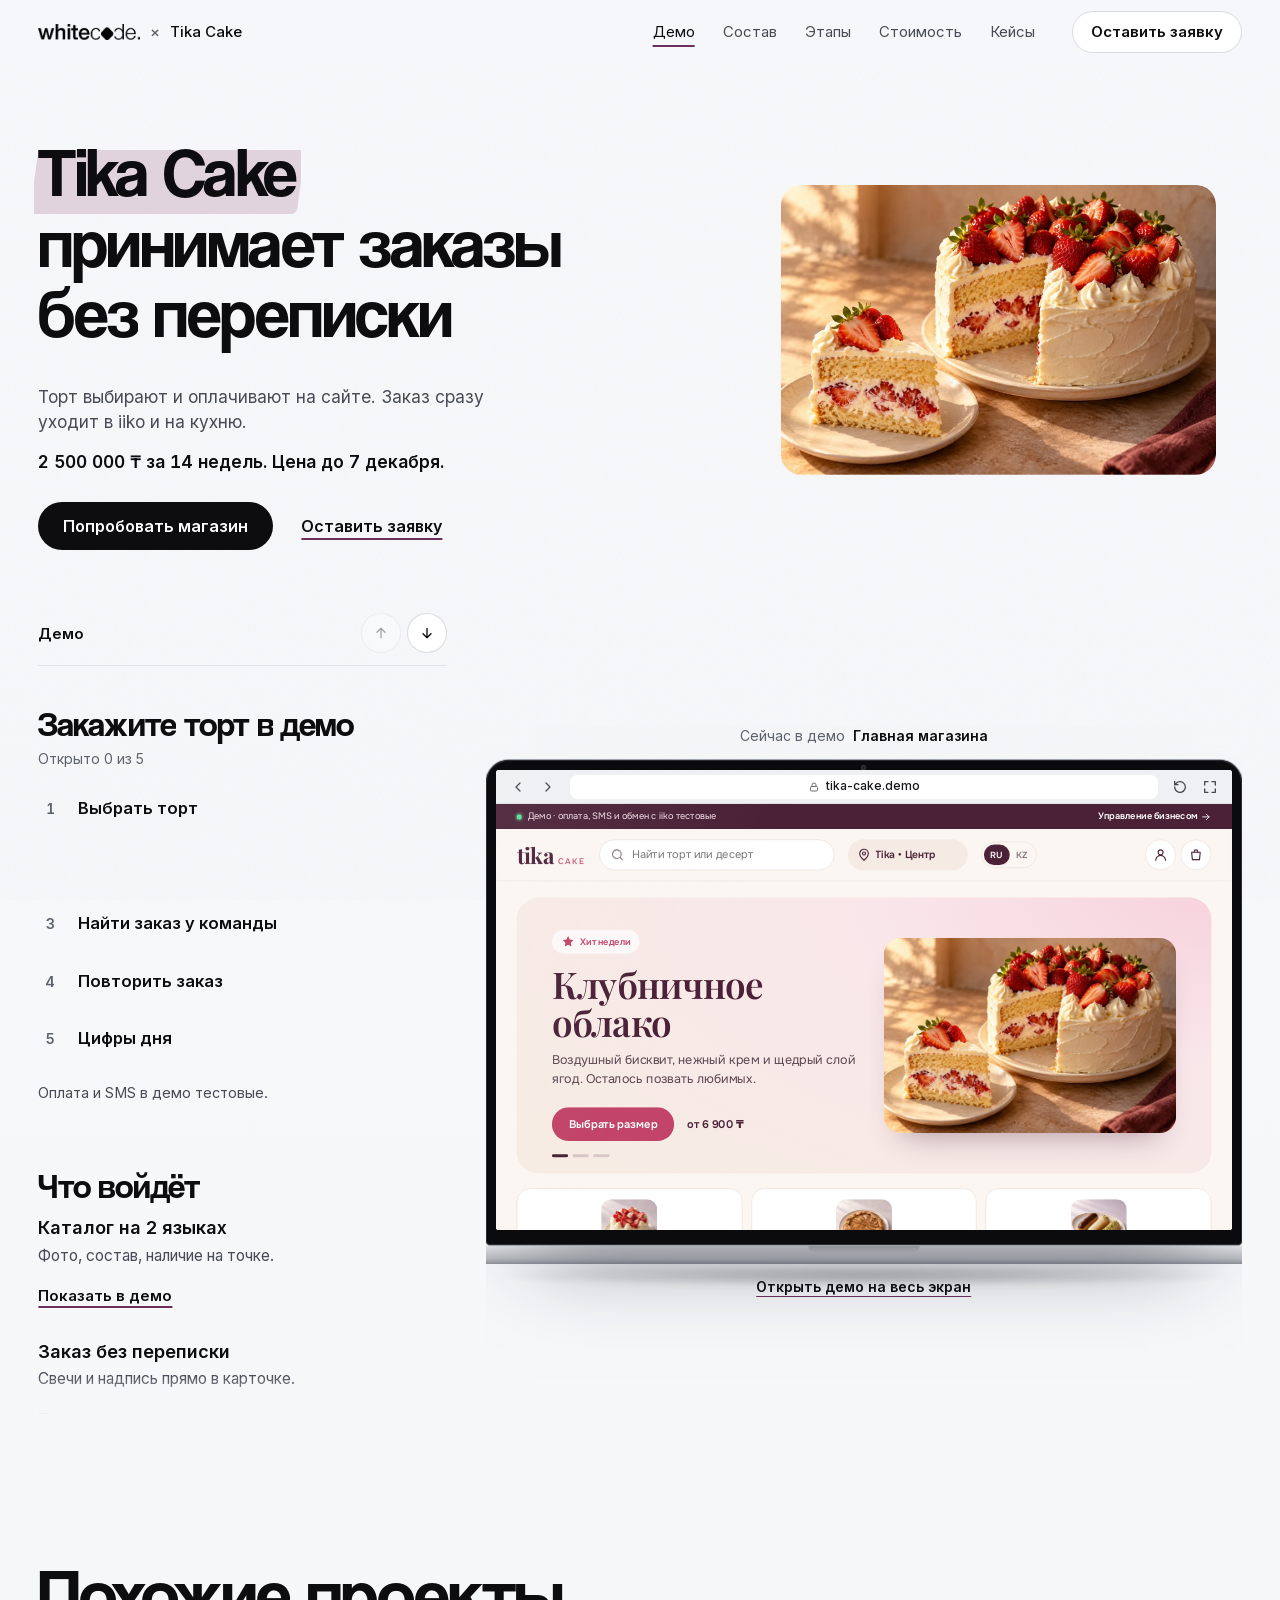
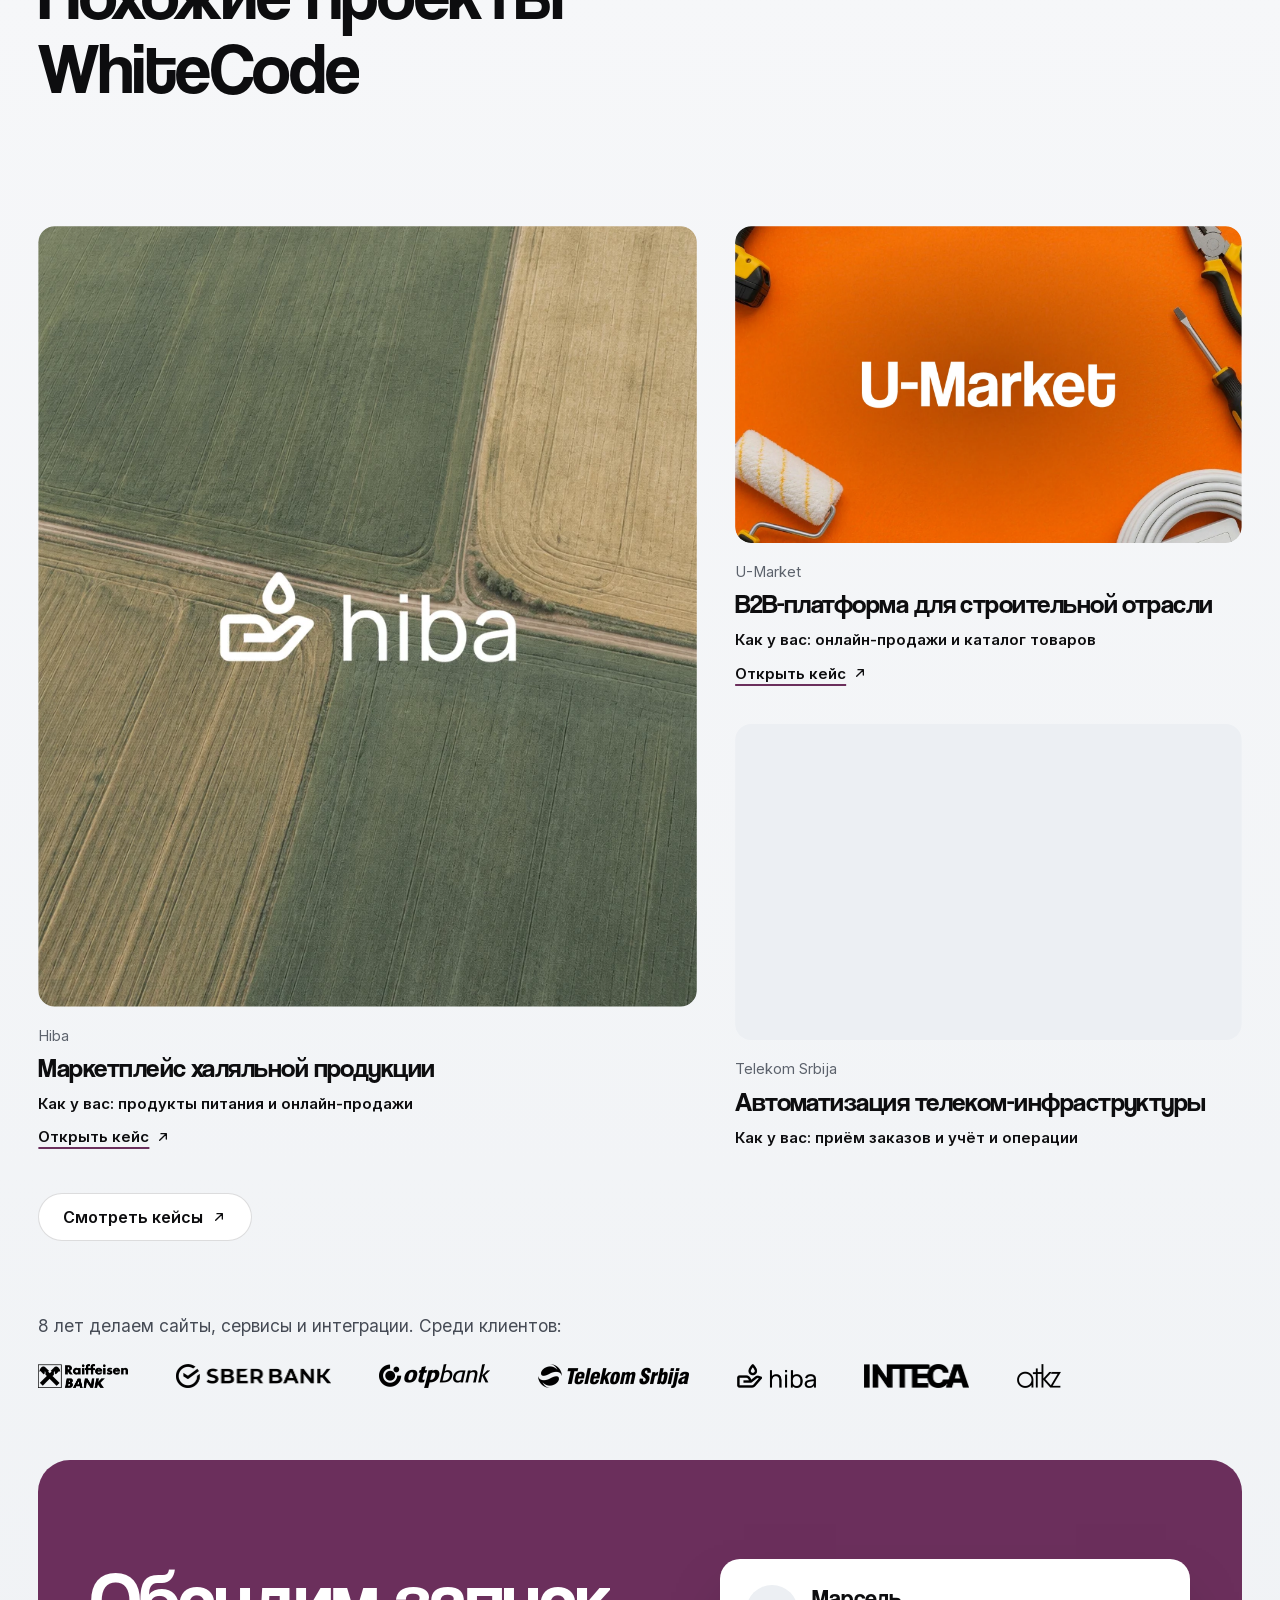
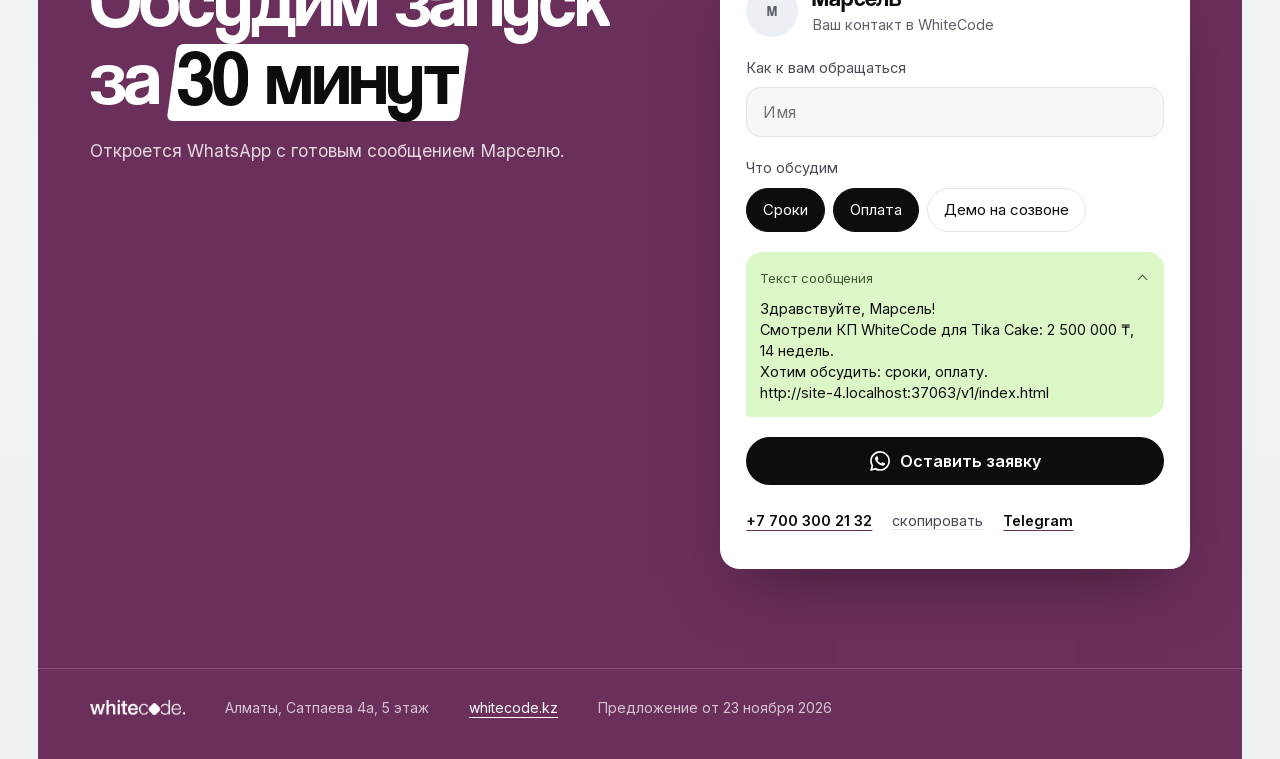
==== commit bf8b4d33: "Add text reveals, case links and more spacing on phones Headings rise word by word, short lines come" ====
--- a/v1/index.html
+++ b/v1/index.html
@@ -15,7 +15,7 @@
 <link rel="icon" href="assets/brand/favicon.png">
 <link rel="preload" href="assets/fonts/coolvetica-rg.woff2" as="font" type="font/woff2" crossorigin>
 <link rel="preload" href="assets/fonts/inter-var-cyrillic.woff2" as="font" type="font/woff2" crossorigin>
-<link rel="stylesheet" href="assets/kp.css?v=30">
+<link rel="stylesheet" href="assets/kp.css?v=32">
 </head>
 <body>
 
@@ -126,8 +126,8 @@
   <a class="btn btn-accent" href="#request" data-nav="request">Оставить заявку</a>
 </div>
 
-<script src="assets/studio.js?v=30"></script>
-<script src="assets/kp-data.js?v=30"></script>
-<script src="assets/kp.js?v=30"></script>
+<script src="assets/studio.js?v=32"></script>
+<script src="assets/kp-data.js?v=32"></script>
+<script src="assets/kp.js?v=32"></script>
 </body>
 </html>
--- a/v1/assets/kp.css
+++ b/v1/assets/kp.css
@@ -690,3 +690,169 @@
   .hero-art { top: auto; transform: none; }
   .foot-row { gap: 0; }
 }
+
+/* ===================================================================
+   TEXT REVEALS + SHORTER PHONE
+   Each kind of text has its own entrance: headings rise word by word out
+   of a mask, short lines come into focus (opacity, 4px blur, 12px rise,
+   300ms ease-out, 100ms apart), rows slide in, case titles wipe in,
+   module tiles settle, numbers count up. Reduced motion: opacity only.
+   =================================================================== */
+.dl-i { display: none; width: 18px; height: 18px; }
+
+/* faq: a disclosure, open on desktop, folded on phones */
+.faq { gap: 0; }
+.faq-i + .faq-i { border-top: 1px solid var(--line); }
+.faq-i summary {
+  display: flex; align-items: center; justify-content: space-between; gap: 12px; min-height: 48px;
+  font-weight: 600; cursor: pointer; list-style: none; -webkit-tap-highlight-color: transparent;
+}
+.faq-i summary::-webkit-details-marker { display: none; }
+.faq-i summary::after {
+  content: ""; flex: none; width: 7px; height: 7px; margin-right: 4px;
+  border-right: 1.5px solid currentColor; border-bottom: 1.5px solid currentColor;
+  transform: translateY(-2px) rotate(45deg); transition: transform .25s var(--ease-out);
+}
+.faq-i[open] summary::after { transform: translateY(2px) rotate(-135deg); }
+.faq-i summary:focus-visible { outline: 2px solid var(--ink); outline-offset: 2px; border-radius: 6px; }
+.faq-i p { margin: 0 0 14px; color: var(--ink-2); text-wrap: pretty; }
+
+/* headings: words rise out of a mask */
+.fx-words .sw { display: inline-block; vertical-align: top; }
+.tx .fx-words.rv, .tx-lite .fx-words.rv { opacity: 1; transform: none; }
+.tx .fx-words .sw { overflow: clip; padding: .06em 0 .14em; margin: -.06em 0 -.14em; }
+.tx .fx-words .sw > span { display: inline-block; transition: transform .7s var(--ease-out) calc(var(--w) * 55ms); }
+.tx .fx.fx-words:not(.tx-in) .sw > span { transform: translateY(110%); }
+
+/* final title: the words rise light, then the white marker draws under them */
+.tx #finalTitle em { transition: color .3s ease-out .6s; }
+.tx #finalTitle em::before { transform-origin: 0 50%; transition: transform .6s var(--ease-out) .45s; }
+.tx #finalTitle:not(.tx-in) em { color: #FFFFFF; }
+.tx #finalTitle:not(.tx-in) em::before { transform: skewX(-8deg) scaleX(0); }
+
+/* short lines come into focus */
+.tx .fx.fx-focus { transition: opacity .3s ease-out, filter .3s ease-out, transform .3s ease-out; transition-delay: .1s; }
+.tx .incl .fx.fx-focus { transition-delay: calc(var(--fi, 0) * 100ms + 100ms); }
+.tx .fx.fx-focus:not(.tx-in) { opacity: 0; filter: blur(4px); transform: translateY(12px); }
+.tx .fx.fx-focus.tx-in { opacity: 1; filter: none; transform: none; }
+
+/* list rows slide in one after another */
+.tx .fx.fx-slide { transition: opacity .4s ease-out, transform .5s var(--ease-out); transition-delay: calc(var(--fi, 0) * 80ms); }
+.tx .fx.fx-slide:not(.tx-in) { opacity: 0; transform: translateX(-16px); }
+.tx .fx.fx-slide.tx-in { opacity: 1; transform: none; }
+
+/* case titles wipe in from the left */
+.tx .fx.fx-wipe { transition: clip-path .7s var(--ease-out) .25s; }
+.tx .fx.fx-wipe:not(.tx-in) { clip-path: inset(-.2em 100% -.2em 0); }
+.tx .fx.fx-wipe.tx-in { clip-path: inset(-.2em 0 -.2em 0); }
+
+/* module tiles settle */
+.tx .fx.fx-pop { transition: opacity .3s ease-out, transform .3s ease-out, scale .15s ease-out; transition-delay: calc(var(--fi, 0) * 60ms), calc(var(--fi, 0) * 60ms), 0s; }
+.tx .fx.fx-pop:not(.tx-in) { opacity: 0; transform: scale(.96); }
+.tx .fx.fx-pop.tx-in { opacity: 1; transform: none; }
+
+/* stage names appear with their bars, week numbers after them */
+.tx .fx-gantt .g-name { transition: opacity .3s ease-out calc(var(--d) * 90ms); }
+.tx .fx-gantt .g-w { transition: opacity .3s ease-out calc(var(--d) * 90ms + 550ms); }
+.tx .fx-gantt:not(.tx-in) .g-name, .tx .fx-gantt:not(.tx-in) .g-w { opacity: 0; }
+
+/* hero: lead, terms and actions arrive 100ms apart after the title */
+.tx .hero-row { opacity: 1; transform: none; transition: none; }
+.tx .hero-row > * { transition: opacity .3s ease-out, filter .3s ease-out, transform .3s ease-out; }
+.tx .hero-row > :nth-child(1) { transition-delay: .5s; }
+.tx .hero-row > :nth-child(2) { transition-delay: .6s; }
+.tx .hero-row > :nth-child(3) { transition-delay: .7s; }
+.tx:not(.hero-in) .hero-row > * { opacity: 0; filter: blur(4px); transform: translateY(12px); }
+
+/* reduced motion: the same order, opacity only */
+.tx-lite .fx { transition: opacity .3s ease-out; }
+.tx-lite .fx:not(.tx-in) { opacity: 0; }
+
+@media print {
+  .fx, .fx .sw > span, .hero-row > * { opacity: 1 !important; transform: none !important; filter: none !important; clip-path: none !important; }
+}
+
+/* phone: fewer words, everything in reach */
+@media (max-width: 960px) {
+  .sec-open, .note, .cases-why, .final-text, .mod-text { display: none; }
+
+  /* modules: a 2-column grid of tiles, the whole tile opens the demo */
+  .mods {
+    display: grid; grid-template-columns: minmax(0, 1fr) minmax(0, 1fr); gap: 8px;
+    overflow: visible; margin: 0; padding: 0; scroll-snap-type: none;
+  }
+  .mod {
+    position: relative; min-height: 76px; padding: 14px 38px 14px 14px; border-radius: 16px; background: var(--surface);
+    transition: scale .15s ease-out; -webkit-tap-highlight-color: transparent;
+  }
+  .mod:active { scale: .96; }
+  .mod h3 { margin: 0; font-size: 15.5px; line-height: 1.25; text-wrap: balance; }
+  .mod .demo-link { position: static; min-height: 0; margin: 0; }
+  .mod .demo-link::after { content: ""; position: absolute; inset: 0; border-radius: inherit; }
+  .mod .demo-link:focus-visible { outline: none; }
+  .mod:has(.demo-link:focus-visible) { outline: 2px solid var(--ink); outline-offset: 2px; }
+  .mod .dl-l { position: absolute; width: 1px; height: 1px; overflow: hidden; clip-path: inset(50%); white-space: nowrap; }
+  .mod .dl-i { display: block; position: absolute; top: 14px; right: 12px; color: var(--accent); stroke-width: 2; }
+  .ints { margin-top: 16px; }
+
+  .faq-i p { font-size: 15.5px; }
+  .final { gap: 18px; }
+  .final h2 { margin-bottom: 0; }
+}
+
+/* ===================================================================
+   CASE LINKS + MORE AIR ON PHONES
+   A case with a page on whitecode.kz opens it; one button leads to all
+   cases. Phones get one spacing scale: 64px between sections, 20px under
+   headings, 16px between rows.
+   =================================================================== */
+.case.has-link { position: relative; }
+.case-a { position: absolute; inset: 0; z-index: 2; border-radius: 16px; }
+.case-a:focus-visible { outline: 2px solid var(--ink); outline-offset: 4px; }
+.case-more {
+  display: inline-flex; align-items: center; gap: 6px; margin-top: 10px;
+  font-weight: 600; font-size: 15px; color: var(--ink);
+  text-decoration: underline; text-decoration-color: var(--accent); text-decoration-thickness: 1.5px; text-underline-offset: 5px;
+  transition: text-underline-offset .2s var(--ease-out), color .15s var(--ease-state);
+}
+.case-more .ico, .cases-all .ico { width: 16px; height: 16px; flex: none; stroke-width: 2; }
+@media (hover: hover) {
+  .case.has-link:hover .case-more { text-underline-offset: 7px; color: var(--accent); }
+}
+.cases-all { margin-top: clamp(28px, 4vw, 44px); }
+.cases-all .btn { gap: 8px; }
+
+@media (max-width: 960px) {
+  /* proposal column */
+  .sec { padding-top: 64px; }
+  .sec + .sec { margin-top: 0; }
+  .sec-h { margin-bottom: 20px; }
+  .tour { margin: -12px 0 14px; }
+  .scn { gap: 6px; }
+  .mods { gap: 10px; }
+  .ints { margin-top: 24px; line-height: 1.6; }
+  .gantt { gap: 16px; }
+  .g-axis { margin-top: 14px; }
+  .price-big { margin: 4px 0 22px; }
+  .pays li { padding: 16px 0 14px; }
+  .incl { margin-top: 26px; gap: 12px; }
+  .fine { margin-top: 18px; line-height: 1.55; }
+  .faq-i summary { min-height: 56px; }
+  .faq-i p { margin-bottom: 18px; line-height: 1.55; }
+
+  /* cases */
+  .cases { padding-top: 88px; }
+  .cases-h { margin-bottom: 24px; }
+  .case-list { gap: 14px; }
+  .case { gap: 14px; }
+  .case-name { margin-bottom: 8px; }
+  .case h3 { margin-bottom: 10px; }
+  .cases-all { margin-top: 24px; }
+  .cases-all .btn { width: 100%; min-height: 52px; }
+  .studio-line { margin-top: 44px; }
+  .logos { margin-top: 20px; }
+
+  /* request */
+  .final { padding-top: 52px; gap: 28px; }
+  .req { gap: 18px; padding: 22px 18px; }
+}
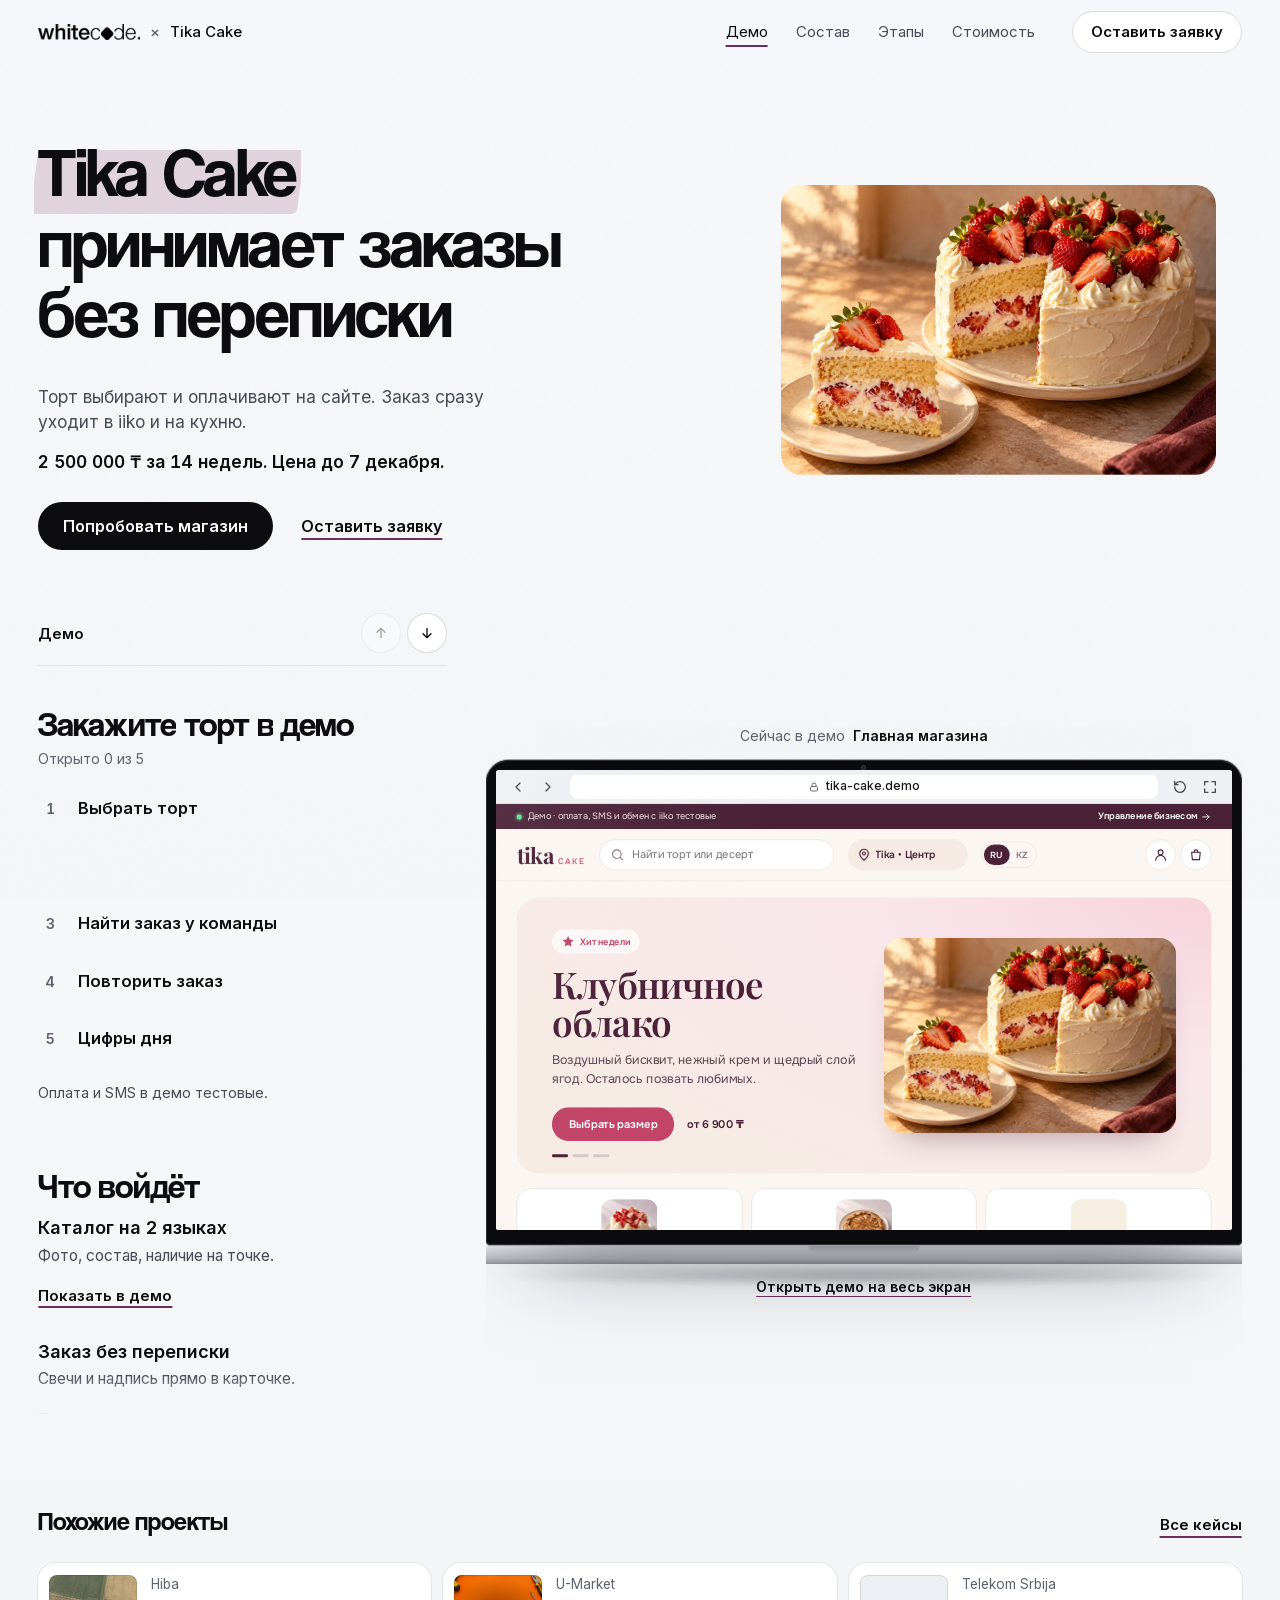
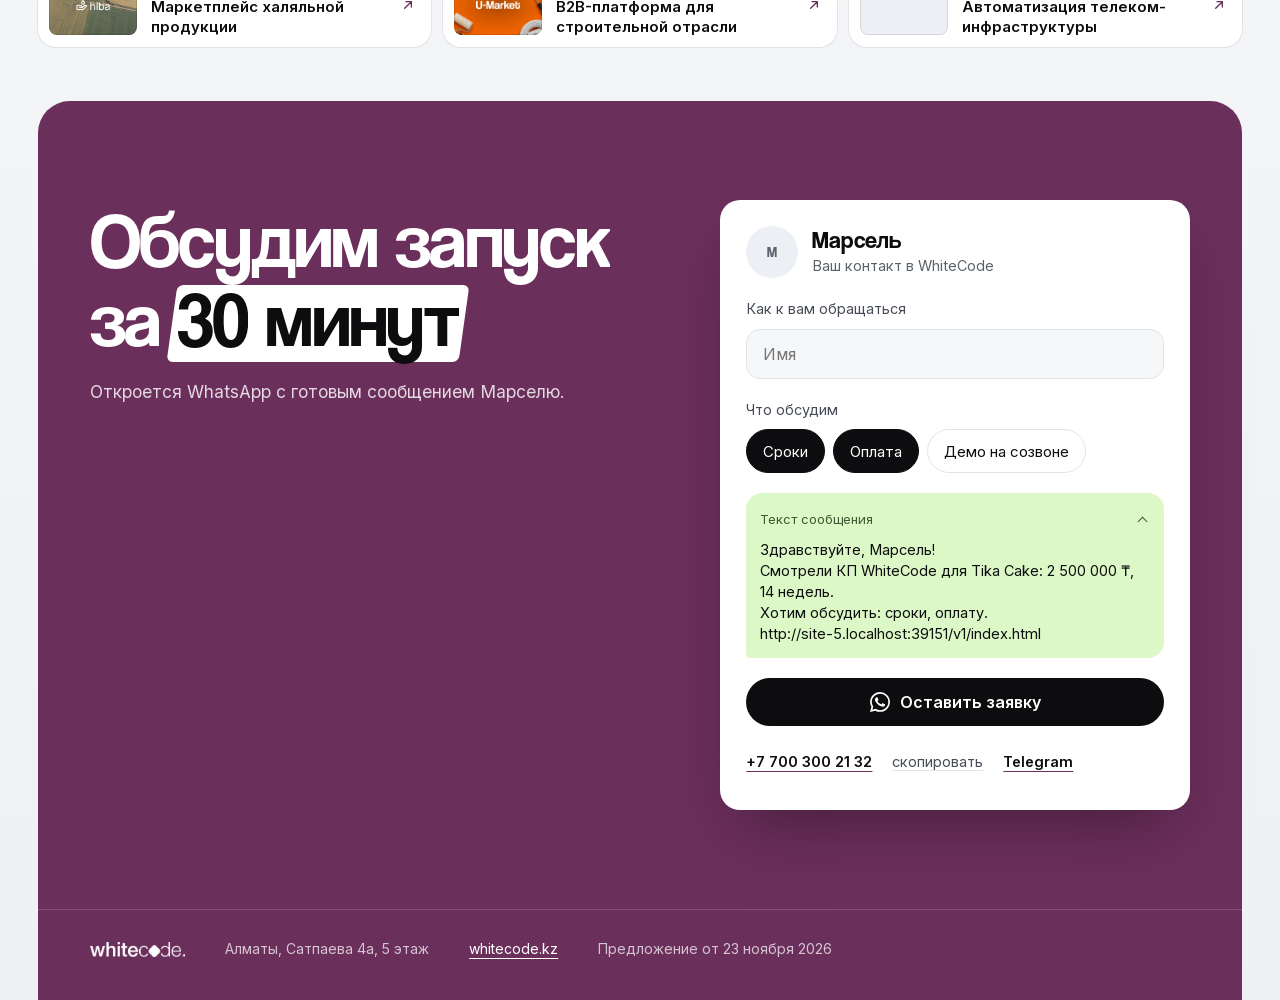
==== commit 61b099f0: "Shrink similar projects to a compact strip Three small cards that open the case on whitecode.kz plus" ====
--- a/v1/index.html
+++ b/v1/index.html
@@ -15,7 +15,7 @@
 <link rel="icon" href="assets/brand/favicon.png">
 <link rel="preload" href="assets/fonts/coolvetica-rg.woff2" as="font" type="font/woff2" crossorigin>
 <link rel="preload" href="assets/fonts/inter-var-cyrillic.woff2" as="font" type="font/woff2" crossorigin>
-<link rel="stylesheet" href="assets/kp.css?v=32">
+<link rel="stylesheet" href="assets/kp.css?v=33">
 </head>
 <body>
 
@@ -84,12 +84,12 @@
   </div>
 </section>
 
-<section class="cases" id="cases" aria-labelledby="casesTitle">
-  <h2 id="casesTitle" class="cases-h rv">Похожие проекты WhiteCode</h2>
-  <p class="cases-why rv" id="casesWhy"></p>
-  <div class="case-list" id="caseList"></div>
-  <p class="studio-line rv" id="studioLine"></p>
-  <div class="logos" id="logos" aria-label="Клиенты WhiteCode"></div>
+<section class="cmini" id="cases" aria-labelledby="casesTitle">
+  <div class="cmini-head">
+    <h2 id="casesTitle">Похожие проекты</h2>
+    <a class="tlink" id="casesAll" target="_blank" rel="noopener">Все кейсы</a>
+  </div>
+  <ul class="cmini-list" id="caseList"></ul>
 </section>
 
 <section class="final" id="request" aria-labelledby="finalTitle">
@@ -126,8 +126,8 @@
   <a class="btn btn-accent" href="#request" data-nav="request">Оставить заявку</a>
 </div>
 
-<script src="assets/studio.js?v=32"></script>
-<script src="assets/kp-data.js?v=32"></script>
-<script src="assets/kp.js?v=32"></script>
+<script src="assets/studio.js?v=33"></script>
+<script src="assets/kp-data.js?v=33"></script>
+<script src="assets/kp.js?v=33"></script>
 </body>
 </html>
--- a/v1/assets/kp.css
+++ b/v1/assets/kp.css
@@ -856,3 +856,49 @@
   .final { padding-top: 52px; gap: 28px; }
   .req { gap: 18px; padding: 22px 18px; }
 }
+
+/* ===================================================================
+   SIMILAR PROJECTS: a compact strip, not a section
+   Three small cards that open the case on whitecode.kz and one link to
+   all cases. On phones the cards become a swipe carousel.
+   =================================================================== */
+.cmini { max-width: 1440px; margin: 0 auto; padding: clamp(48px, 8vh, 80px) var(--gutter) clamp(36px, 6vh, 64px); }
+.cmini-head { display: flex; align-items: baseline; justify-content: space-between; gap: 16px; margin-bottom: 16px; }
+.cmini-head h2 { font: 400 clamp(24px, 2vw, 30px)/1.1 var(--f-display); letter-spacing: -.015em; }
+.cmini-head .tlink { display: inline-flex; align-items: center; min-height: 44px; font-size: 15px; }
+.cmini-list { list-style: none; margin: 0; padding: 0; display: grid; grid-template-columns: repeat(3, minmax(0, 1fr)); gap: 12px; }
+.cm a {
+  display: grid; grid-template-columns: 88px minmax(0, 1fr) 16px; gap: 14px; align-items: center;
+  min-height: 80px; padding: 10px 14px 10px 10px; border-radius: 18px;
+  background: var(--surface); color: var(--ink); text-decoration: none;
+  box-shadow: 0 0 0 1px rgb(13 13 15 / .06), 0 1px 2px rgb(13 13 15 / .04);
+  border: 1px solid transparent;
+  transition-property: box-shadow, scale; transition-duration: .2s, .15s; transition-timing-function: ease-out;
+  -webkit-tap-highlight-color: transparent;
+}
+.cm a:active { scale: .96; }
+.cm img { display: block; width: 88px; height: 60px; object-fit: cover; border-radius: 8px; outline: 1px solid rgb(0 0 0 / .1); outline-offset: -1px; background: var(--bg-2); }
+.cm-txt { display: grid; gap: 2px; min-width: 0; }
+.cm-name { font-size: 13.5px; color: var(--ink-3); }
+.cm-title { font-size: 15px; font-weight: 600; line-height: 1.3; display: -webkit-box; -webkit-line-clamp: 2; -webkit-box-orient: vertical; overflow: hidden; }
+.cm-go { width: 16px; height: 16px; color: var(--accent); stroke-width: 2; }
+.cm a:focus-visible { outline: 2px solid var(--ink); outline-offset: 3px; }
+@media (hover: hover) {
+  .cm a:hover { box-shadow: 0 0 0 1px rgb(13 13 15 / .1), 0 10px 24px -12px rgb(13 13 15 / .25); }
+}
+
+@media (max-width: 960px) {
+  .cmini { padding: 56px 0 44px; }
+  .cmini-head { padding: 0 var(--gutter); margin-bottom: 12px; }
+  .cmini-head h2 { font-size: 24px; }
+  .cmini-list {
+    display: flex; gap: 10px; overflow-x: auto; overscroll-behavior-x: contain;
+    scroll-snap-type: x mandatory; scroll-padding-inline: var(--gutter);
+    padding: 2px var(--gutter) 6px; scrollbar-width: none;
+  }
+  .cmini-list::-webkit-scrollbar { display: none; }
+  .cm { flex: 0 0 82%; scroll-snap-align: start; }
+  .cm a { grid-template-columns: 72px minmax(0, 1fr) 16px; gap: 12px; }
+  .cm img { width: 72px; height: 54px; }
+  .cm-title { -webkit-line-clamp: 3; }
+}
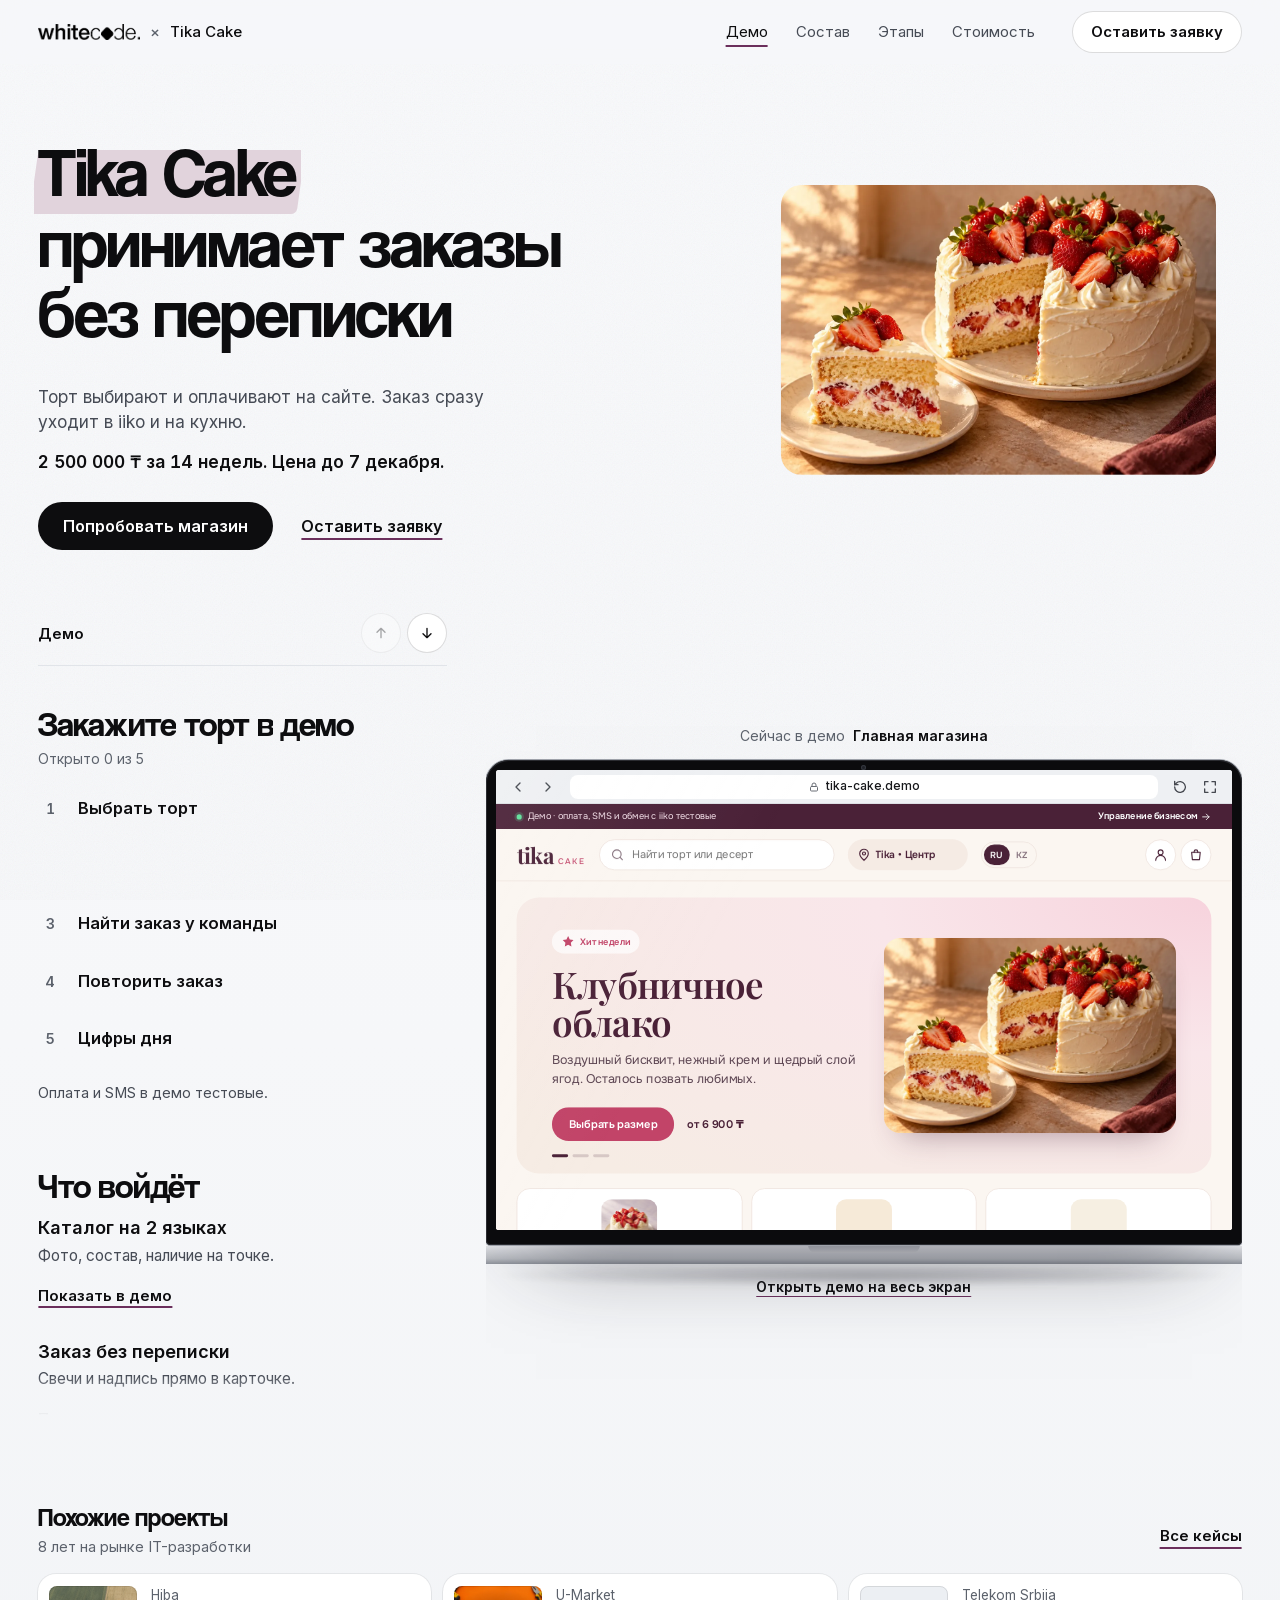
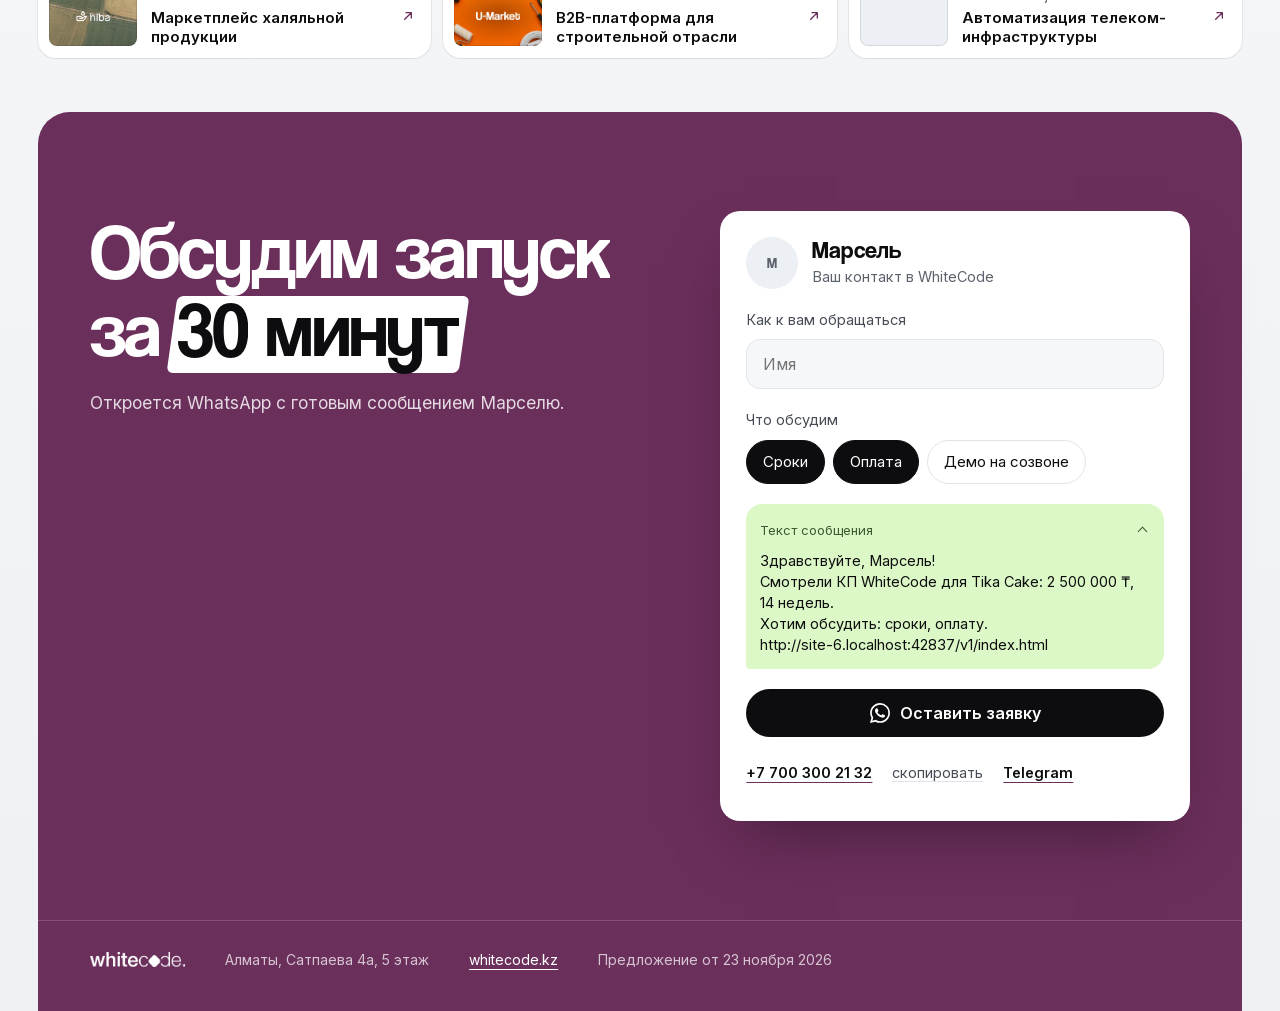
==== commit f7481863: "Show the studio fact as 8 years in IT development Co-Authored-By: Claude Opus 5.5 <noreply@anthropic" ====
--- a/v1/index.html
+++ b/v1/index.html
@@ -15,7 +15,7 @@
 <link rel="icon" href="assets/brand/favicon.png">
 <link rel="preload" href="assets/fonts/coolvetica-rg.woff2" as="font" type="font/woff2" crossorigin>
 <link rel="preload" href="assets/fonts/inter-var-cyrillic.woff2" as="font" type="font/woff2" crossorigin>
-<link rel="stylesheet" href="assets/kp.css?v=33">
+<link rel="stylesheet" href="assets/kp.css?v=34">
 </head>
 <body>
 
@@ -86,7 +86,7 @@
 
 <section class="cmini" id="cases" aria-labelledby="casesTitle">
   <div class="cmini-head">
-    <h2 id="casesTitle">Похожие проекты</h2>
+    <div><h2 id="casesTitle">Похожие проекты</h2><p class="cmini-sub" id="studioLine"></p></div>
     <a class="tlink" id="casesAll" target="_blank" rel="noopener">Все кейсы</a>
   </div>
   <ul class="cmini-list" id="caseList"></ul>
@@ -126,8 +126,8 @@
   <a class="btn btn-accent" href="#request" data-nav="request">Оставить заявку</a>
 </div>
 
-<script src="assets/studio.js?v=33"></script>
-<script src="assets/kp-data.js?v=33"></script>
-<script src="assets/kp.js?v=33"></script>
+<script src="assets/studio.js?v=34"></script>
+<script src="assets/kp-data.js?v=34"></script>
+<script src="assets/kp.js?v=34"></script>
 </body>
 </html>
--- a/v1/assets/kp.css
+++ b/v1/assets/kp.css
@@ -902,3 +902,7 @@
   .cm img { width: 72px; height: 54px; }
   .cm-title { -webkit-line-clamp: 3; }
 }
+
+/* studio fact under the similar projects title */
+.cmini-head { align-items: end; }
+.cmini-sub { margin-top: 4px; font-size: 14.5px; color: var(--ink-3); }
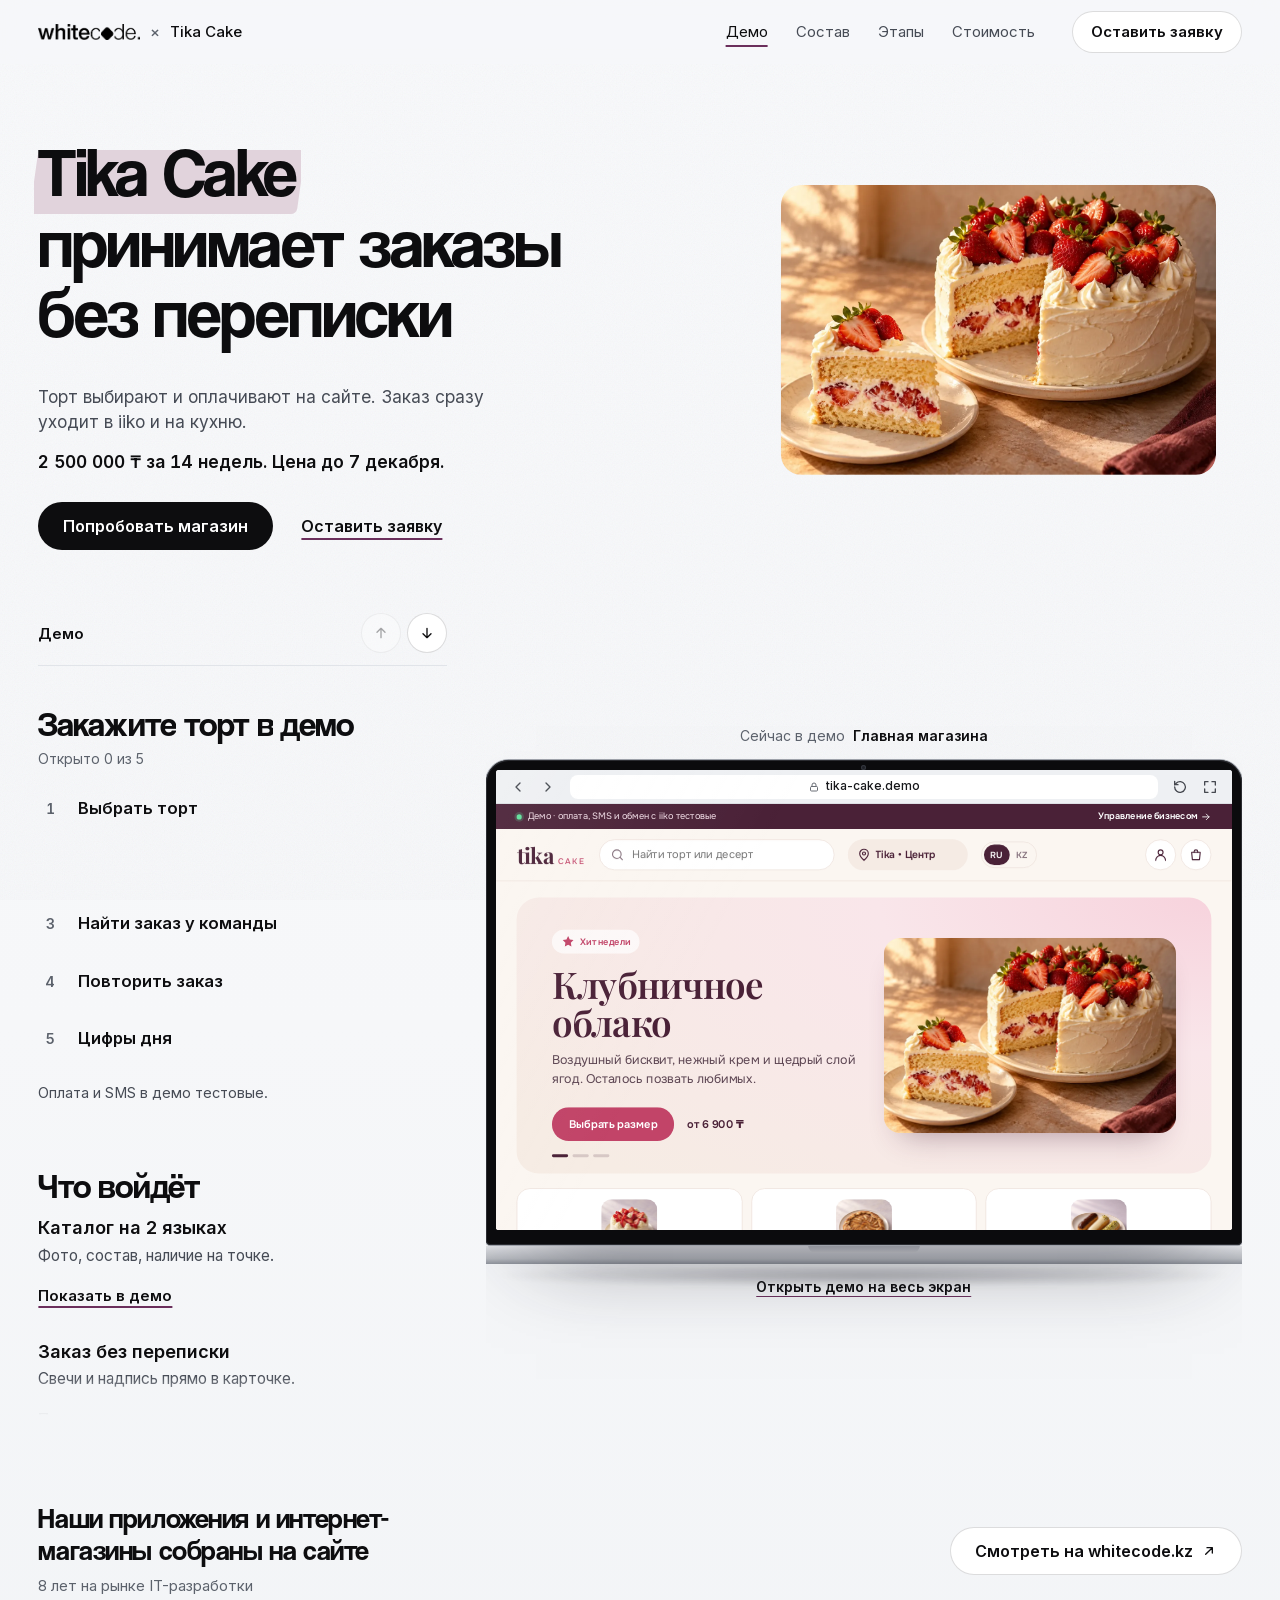
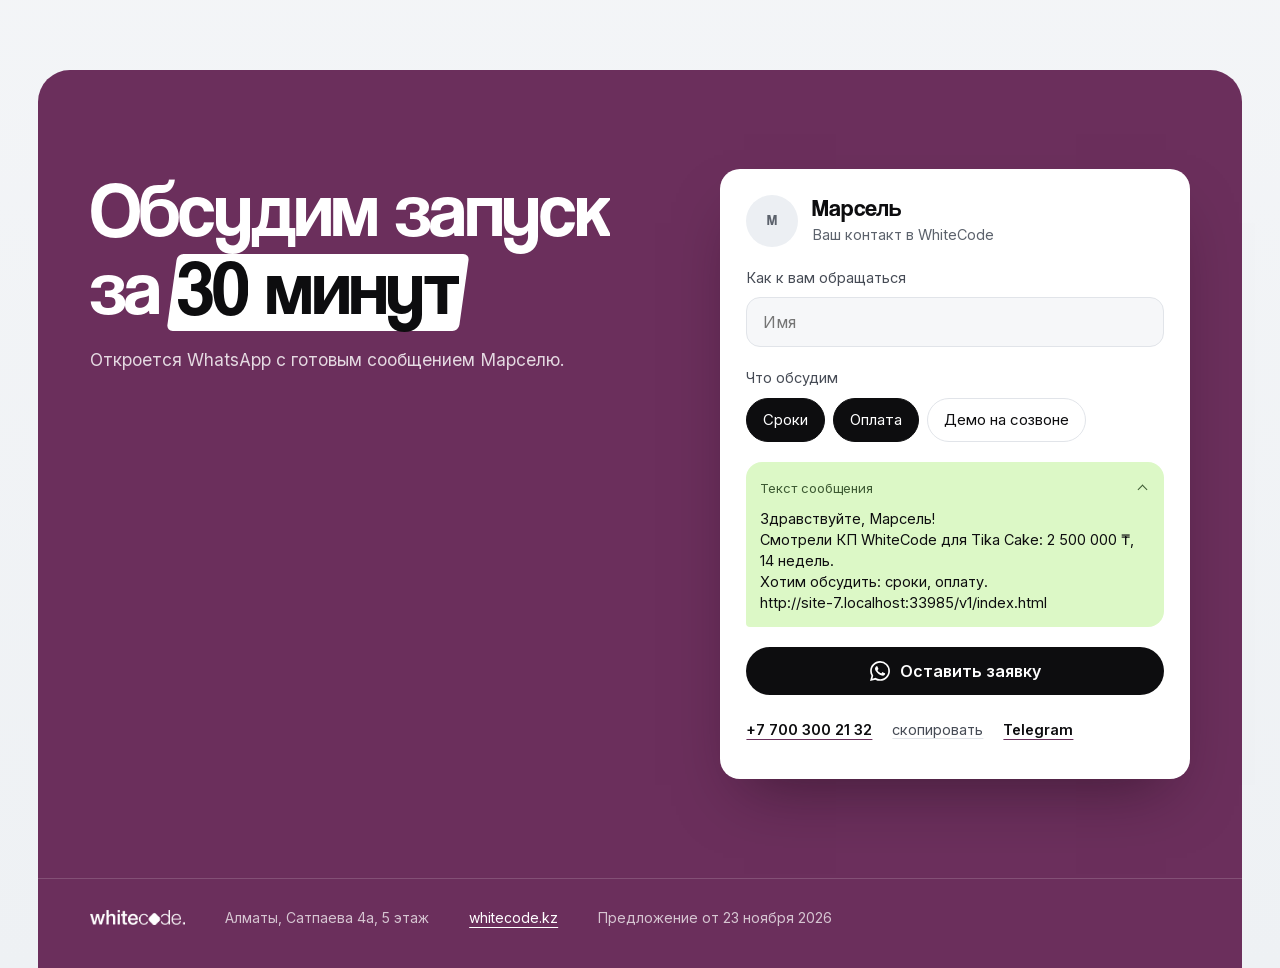
==== commit a6851fe2: "Replace similar projects with a link to our work on whitecode.kz Loosely matching cases read as a mi" ====
--- a/v1/index.html
+++ b/v1/index.html
@@ -15,7 +15,7 @@
 <link rel="icon" href="assets/brand/favicon.png">
 <link rel="preload" href="assets/fonts/coolvetica-rg.woff2" as="font" type="font/woff2" crossorigin>
 <link rel="preload" href="assets/fonts/inter-var-cyrillic.woff2" as="font" type="font/woff2" crossorigin>
-<link rel="stylesheet" href="assets/kp.css?v=34">
+<link rel="stylesheet" href="assets/kp.css?v=35">
 </head>
 <body>
 
@@ -84,12 +84,12 @@
   </div>
 </section>
 
-<section class="cmini" id="cases" aria-labelledby="casesTitle">
-  <div class="cmini-head">
-    <div><h2 id="casesTitle">Похожие проекты</h2><p class="cmini-sub" id="studioLine"></p></div>
-    <a class="tlink" id="casesAll" target="_blank" rel="noopener">Все кейсы</a>
+<section class="works" id="cases" aria-labelledby="casesTitle">
+  <div class="works-txt">
+    <h2 id="casesTitle">Наши приложения и интернет-магазины собраны на сайте</h2>
+    <p class="works-sub" id="studioLine"></p>
   </div>
-  <ul class="cmini-list" id="caseList"></ul>
+  <a class="btn btn-line works-btn" id="casesAll" target="_blank" rel="noopener">Смотреть на whitecode.kz<svg class="ico" viewBox="0 0 24 24" aria-hidden="true"><path d="M7 17 17 7M9 7h8v8"/></svg></a>
 </section>
 
 <section class="final" id="request" aria-labelledby="finalTitle">
@@ -126,8 +126,8 @@
   <a class="btn btn-accent" href="#request" data-nav="request">Оставить заявку</a>
 </div>
 
-<script src="assets/studio.js?v=34"></script>
-<script src="assets/kp-data.js?v=34"></script>
-<script src="assets/kp.js?v=34"></script>
+<script src="assets/studio.js?v=35"></script>
+<script src="assets/kp-data.js?v=35"></script>
+<script src="assets/kp.js?v=35"></script>
 </body>
 </html>
--- a/v1/assets/kp.css
+++ b/v1/assets/kp.css
@@ -906,3 +906,23 @@
 /* studio fact under the similar projects title */
 .cmini-head { align-items: end; }
 .cmini-sub { margin-top: 4px; font-size: 14.5px; color: var(--ink-3); }
+
+/* ===================================================================
+   OUR WORK: one calm line with a link to whitecode.kz, in place of
+   similar projects
+   =================================================================== */
+.works {
+  max-width: 1440px; margin: 0 auto; padding: clamp(48px, 8vh, 80px) var(--gutter);
+  display: flex; flex-wrap: wrap; align-items: center; justify-content: space-between; gap: 20px 40px;
+}
+.works-txt { max-width: 40ch; }
+.works h2 { font: 400 clamp(24px, 2.2vw, 32px)/1.12 var(--f-display); letter-spacing: -.015em; text-wrap: balance; }
+.works-sub { margin-top: 8px; font-size: 15px; color: var(--ink-3); }
+.works-btn { gap: 8px; min-height: 48px; }
+.works-btn .ico { width: 16px; height: 16px; flex: none; stroke-width: 2; }
+
+@media (max-width: 960px) {
+  .works { padding: 56px var(--gutter) 48px; gap: 18px; }
+  .works h2 { font-size: 24px; }
+  .works-btn { width: 100%; min-height: 52px; }
+}
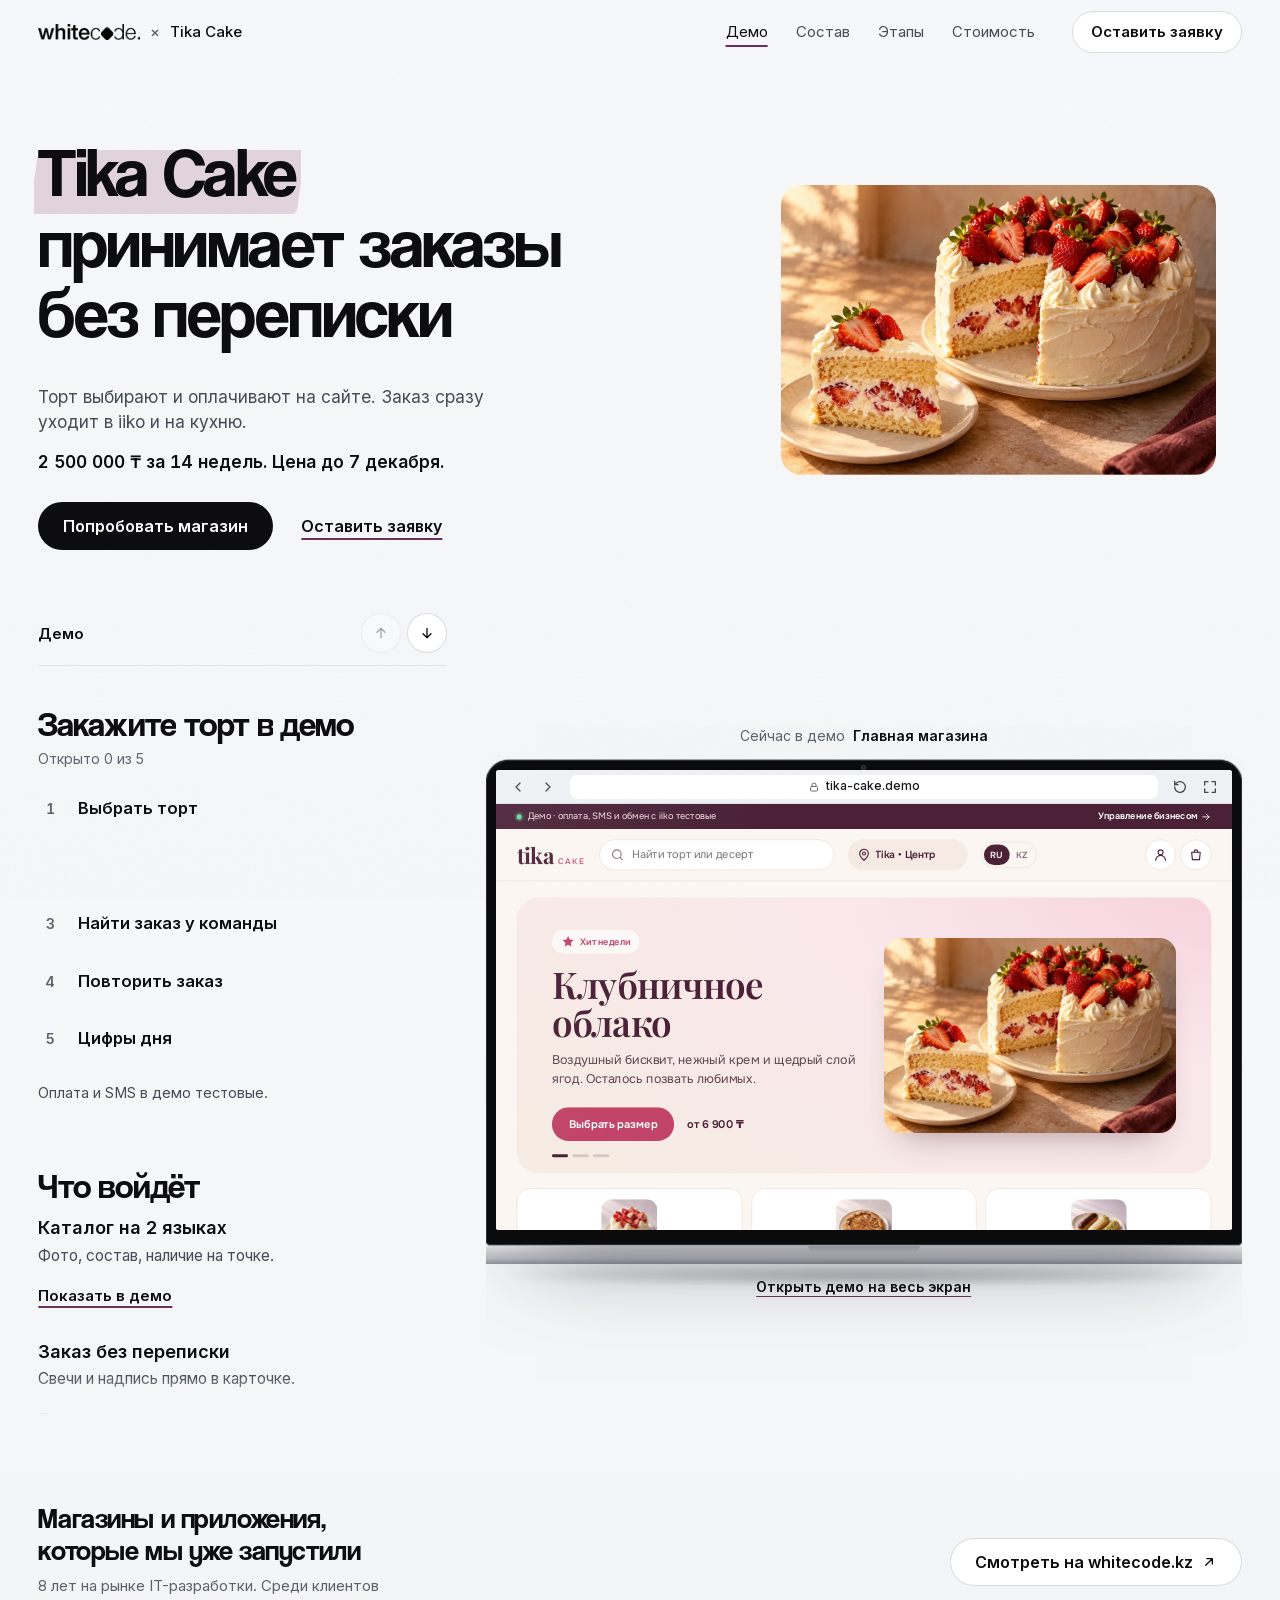
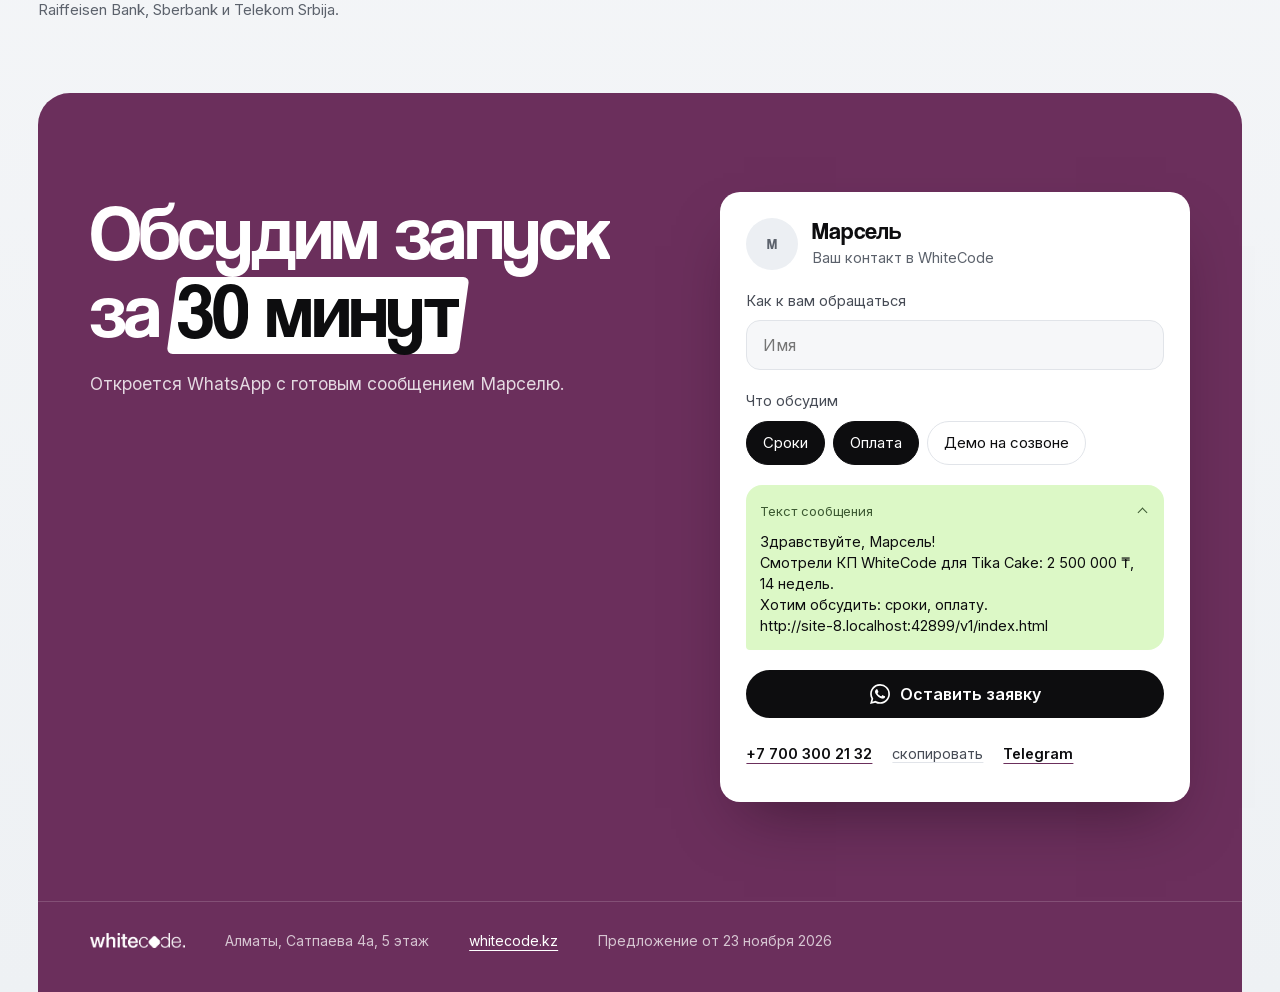
==== commit 176b2faa: "Reword the link to our work and name key clients Co-Authored-By: Claude Opus 5.5 <noreply@anthropic." ====
--- a/v1/index.html
+++ b/v1/index.html
@@ -15,7 +15,7 @@
 <link rel="icon" href="assets/brand/favicon.png">
 <link rel="preload" href="assets/fonts/coolvetica-rg.woff2" as="font" type="font/woff2" crossorigin>
 <link rel="preload" href="assets/fonts/inter-var-cyrillic.woff2" as="font" type="font/woff2" crossorigin>
-<link rel="stylesheet" href="assets/kp.css?v=35">
+<link rel="stylesheet" href="assets/kp.css?v=36">
 </head>
 <body>
 
@@ -86,7 +86,7 @@
 
 <section class="works" id="cases" aria-labelledby="casesTitle">
   <div class="works-txt">
-    <h2 id="casesTitle">Наши приложения и интернет-магазины собраны на сайте</h2>
+    <h2 id="casesTitle">Магазины и приложения, которые мы уже запустили</h2>
     <p class="works-sub" id="studioLine"></p>
   </div>
   <a class="btn btn-line works-btn" id="casesAll" target="_blank" rel="noopener">Смотреть на whitecode.kz<svg class="ico" viewBox="0 0 24 24" aria-hidden="true"><path d="M7 17 17 7M9 7h8v8"/></svg></a>
@@ -126,8 +126,8 @@
   <a class="btn btn-accent" href="#request" data-nav="request">Оставить заявку</a>
 </div>
 
-<script src="assets/studio.js?v=35"></script>
-<script src="assets/kp-data.js?v=35"></script>
-<script src="assets/kp.js?v=35"></script>
+<script src="assets/studio.js?v=36"></script>
+<script src="assets/kp-data.js?v=36"></script>
+<script src="assets/kp.js?v=36"></script>
 </body>
 </html>
